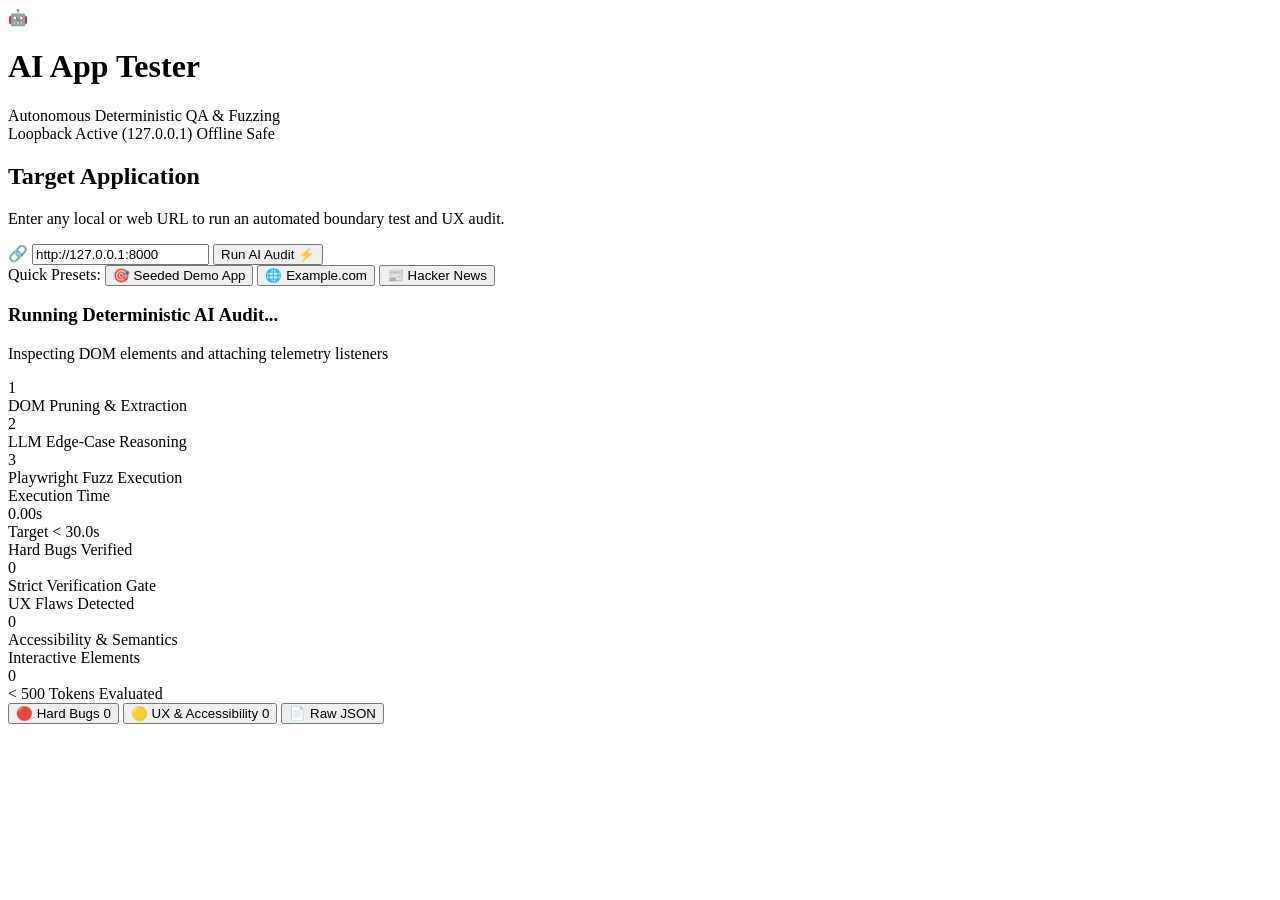
==== gui/index.html @ 4e7d4919 "Created index.html file that provides the web GUI dashboard and interactive controls" ====
<!DOCTYPE html>
<html lang="en">
<head>
    <meta charset="UTF-8">
    <meta name="viewport" content="width=device-width, initial-scale=1.0">
    <title>AI App Tester - Autonomous Web QA & Fuzzing Engine</title>
    <link rel="preconnect" href="https://fonts.googleapis.com">
    <link rel="preconnect" href="https://fonts.gstatic.com" crossorigin>
    <link href="https://fonts.googleapis.com/css2?family=Outfit:wght@400;500;600;700&family=JetBrains+Mono:wght@400;500&display=swap" rel="stylesheet">
    <link rel="stylesheet" href="style.css">
</head>
<body>
    <div class="app-wrapper">
        <!-- Top Navigation -->
        <header class="navbar">
            <div class="brand">
                <div class="brand-icon">🤖</div>
                <div class="brand-info">
                    <h1>AI App Tester</h1>
                    <span class="tagline">Autonomous Deterministic QA & Fuzzing</span>
                </div>
            </div>
            <div class="system-status">
                <span class="status-dot"></span>
                <span class="status-label">Loopback Active (127.0.0.1)</span>
                <span class="pill offline-pill">Offline Safe</span>
            </div>
        </header>

        <!-- Main Content Area -->
        <main class="main-container">
            <!-- URL Input & Control Panel -->
            <section class="panel control-panel">
                <div class="panel-header">
                    <h2>Target Application</h2>
                    <p class="subtitle">Enter any local or web URL to run an automated boundary test and UX audit.</p>
                </div>
                
                <form id="audit-form" class="url-form">
                    <div class="input-group">
                        <span class="input-icon">🔗</span>
                        <input type="text" id="target-url-input" placeholder="e.g. http://127.0.0.1:8000 or https://example.com" value="http://127.0.0.1:8000" required>
                        <button type="submit" id="start-audit-btn" class="btn-primary">
                            <span class="btn-text">Run AI Audit</span>
                            <span class="btn-icon">⚡</span>
                        </button>
                    </div>
                </form>

                <!-- Preset Quick Buttons -->
                <div class="preset-row">
                    <span class="preset-label">Quick Presets:</span>
                    <button type="button" class="preset-chip active" data-url="http://127.0.0.1:8000">🎯 Seeded Demo App</button>
                    <button type="button" class="preset-chip" data-url="https://example.com">🌐 Example.com</button>
                    <button type="button" class="preset-chip" data-url="https://news.ycombinator.com">📰 Hacker News</button>
                </div>
            </section>

            <!-- Progress / Loading Stepper Card -->
            <section id="progress-section" class="panel progress-panel hidden">
                <div class="stepper-header">
                    <div class="spinner"></div>
                    <div>
                        <h3 id="progress-title">Running Deterministic AI Audit...</h3>
                        <p id="progress-sub" class="subtitle">Inspecting DOM elements and attaching telemetry listeners</p>
                    </div>
                </div>
                <div class="step-indicators">
                    <div class="step active" id="step-1">
                        <div class="step-num">1</div>
                        <div class="step-text">DOM Pruning & Extraction</div>
                    </div>
                    <div class="step-divider"></div>
                    <div class="step" id="step-2">
                        <div class="step-num">2</div>
                        <div class="step-text">LLM Edge-Case Reasoning</div>
                    </div>
                    <div class="step-divider"></div>
                    <div class="step" id="step-3">
                        <div class="step-num">3</div>
                        <div class="step-text">Playwright Fuzz Execution</div>
                    </div>
                </div>
            </section>

            <!-- Results Section -->
            <section id="results-section" class="hidden">
                <!-- Metrics Grid -->
                <div class="metrics-grid">
                    <div class="metric-card">
                        <div class="metric-title">Execution Time</div>
                        <div class="metric-value accent" id="metric-time">0.00s</div>
                        <div class="metric-sub">Target &lt; 30.0s</div>
                    </div>
                    <div class="metric-card">
                        <div class="metric-title">Hard Bugs Verified</div>
                        <div class="metric-value danger" id="metric-bugs">0</div>
                        <div class="metric-sub">Strict Verification Gate</div>
                    </div>
                    <div class="metric-card">
                        <div class="metric-title">UX Flaws Detected</div>
                        <div class="metric-value warning" id="metric-ux">0</div>
                        <div class="metric-sub">Accessibility & Semantics</div>
                    </div>
                    <div class="metric-card">
                        <div class="metric-title">Interactive Elements</div>
                        <div class="metric-value success" id="metric-elements">0</div>
                        <div class="metric-sub">&lt; 500 Tokens Evaluated</div>
                    </div>
                </div>

                <!-- Dual-Bucket Tabs -->
                <div class="panel results-panel">
                    <div class="tab-bar">
                        <button class="tab-btn active" data-tab="hard-bugs">
                            🔴 Hard Bugs <span class="tab-count" id="count-bugs">0</span>
                        </button>
                        <button class="tab-btn" data-tab="ux-improvements">
                            🟡 UX & Accessibility <span class="tab-count" id="count-ux">0</span>
                        </button>
                        <button class="tab-btn" data-tab="raw-json">
                            📄 Raw JSON
                        </button>
                    </div>

                    <!-- Tab Content: Hard Bugs -->
                    <div id="tab-hard-bugs" class="tab-pane active">
                        <div id="hard-bugs-list" class="cards-list"></div>
                    </div>

                    <!-- Tab Content: UX Improvements -->
                    <div id="tab-ux-improvements" class="tab-pane hidden">
                        <div id="ux-improvements-list" class="cards-list"></div>
                    </div>

                    <!-- Tab Content: Raw JSON -->
                    <div id="tab-raw-json" class="tab-pane hidden">
                        <pre id="raw-json-output" class="code-box"></pre>
                    </div>
                </div>
            </section>
        </main>
    </div>

    <script src="app.js"></script>
</body>
</html>
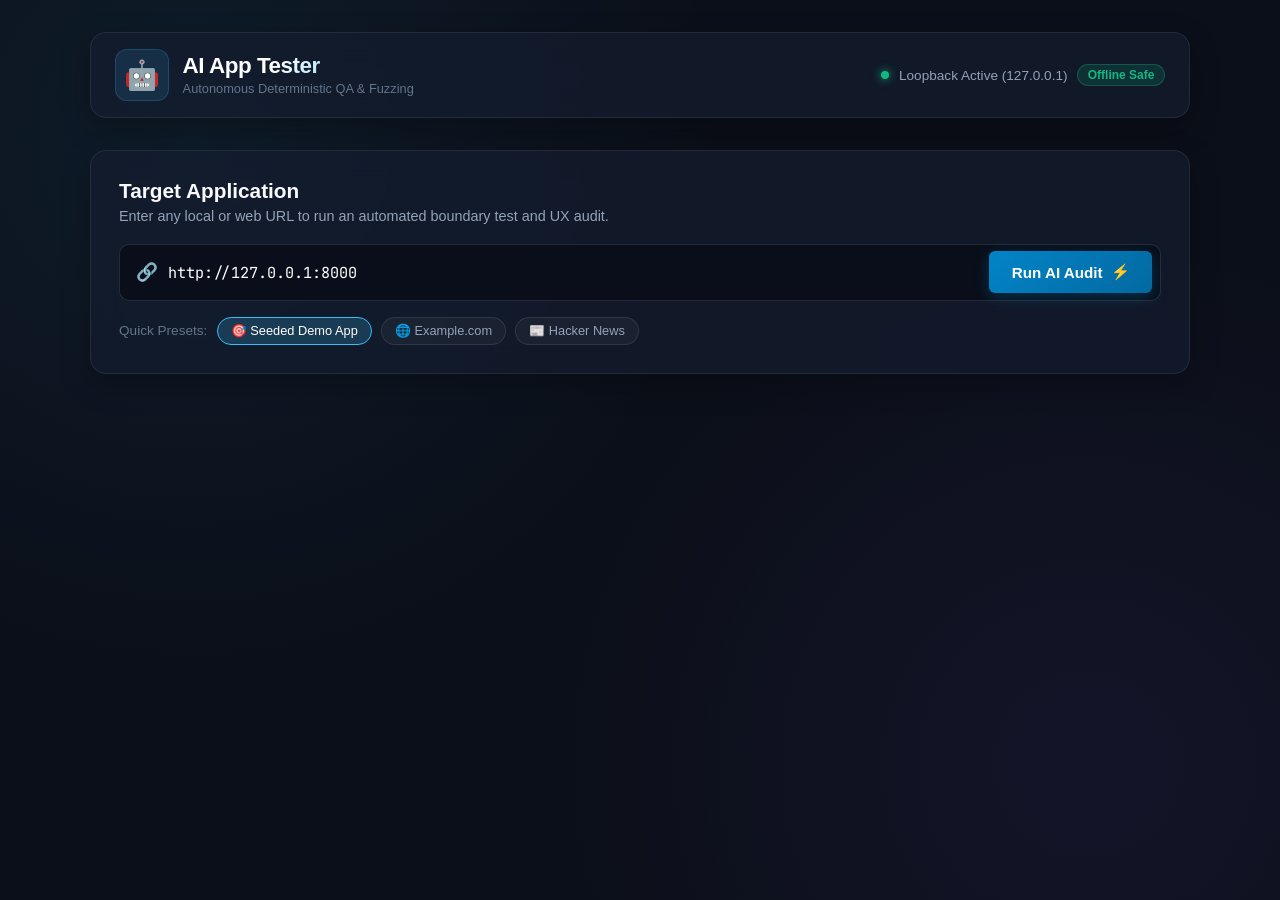
==== commit b92a469b: "Updated GUI dashboard to render interactive real-time multi-agent state graph visualizer" ====
--- a/gui/index.html
+++ b/gui/index.html
@@ -56,29 +56,134 @@
                 </div>
             </section>
 
-            <!-- Progress / Loading Stepper Card -->
+            <!-- Interactive Multi-Agent State Graph Panel -->
             <section id="progress-section" class="panel progress-panel hidden">
                 <div class="stepper-header">
                     <div class="spinner"></div>
                     <div>
-                        <h3 id="progress-title">Running Deterministic AI Audit...</h3>
-                        <p id="progress-sub" class="subtitle">Inspecting DOM elements and attaching telemetry listeners</p>
-                    </div>
-                </div>
-                <div class="step-indicators">
-                    <div class="step active" id="step-1">
-                        <div class="step-num">1</div>
-                        <div class="step-text">DOM Pruning & Extraction</div>
-                    </div>
-                    <div class="step-divider"></div>
-                    <div class="step" id="step-2">
-                        <div class="step-num">2</div>
-                        <div class="step-text">LLM Edge-Case Reasoning</div>
-                    </div>
-                    <div class="step-divider"></div>
-                    <div class="step" id="step-3">
-                        <div class="step-num">3</div>
-                        <div class="step-text">Playwright Fuzz Execution</div>
+                        <div class="agent-graph-badge">Multi-Agent State Graph</div>
+                        <h3 id="progress-title">Executing Parallel Multi-Agent Pipeline...</h3>
+                        <p id="progress-sub" class="subtitle">Orchestrating Fuzzer, Auditor, Playwright Grounding Gate & Judge nodes</p>
+                    </div>
+                </div>
+
+                <!-- Visual Graph Canvas -->
+                <div class="agent-graph-canvas">
+                    <!-- Root Node: DOM Ingestion -->
+                    <div class="graph-row">
+                        <div class="graph-node" id="node-dom-ingest">
+                            <div class="node-icon">🌐</div>
+                            <div class="node-content">
+                                <div class="node-header">
+                                    <span class="node-name">DOM Ingestion Node</span>
+                                    <span class="node-status-badge" id="status-dom-ingest">Pending</span>
+                                </div>
+                                <div class="node-desc">Playwright Chromium headless DOM extraction & token pruning</div>
+                                <div class="node-meta" id="meta-dom-ingest">Awaiting execution...</div>
+                            </div>
+                        </div>
+                    </div>
+
+                    <!-- Branching Connector -->
+                    <div class="graph-split-connector">
+                        <div class="connector-line left-branch"></div>
+                        <div class="connector-fork-label">PARALLEL THREADPOOL DISPATCH</div>
+                        <div class="connector-line right-branch"></div>
+                    </div>
+
+                    <!-- Parallel Columns: Fuzzer/Gate/Judge on Left, Auditor on Right -->
+                    <div class="graph-parallel-grid">
+                        <!-- Left Branch: Fuzzing & Verification Pipeline -->
+                        <div class="graph-branch">
+                            <div class="branch-label">🔴 Adversarial Fuzzing & Verification Pipeline</div>
+
+                            <!-- Node 2a: Fuzzer Agent -->
+                            <div class="graph-node" id="node-fuzzer">
+                                <div class="node-icon">⚡</div>
+                                <div class="node-content">
+                                    <div class="node-header">
+                                        <span class="node-name">Adversarial Fuzzer Agent</span>
+                                        <span class="node-status-badge" id="status-fuzzer">Pending</span>
+                                    </div>
+                                    <div class="node-desc">Groq LPU (GPT-OSS-120B) boundary attack vectors & injection payloads</div>
+                                    <div class="node-meta" id="meta-fuzzer">Hypotheses generation</div>
+                                </div>
+                            </div>
+
+                            <div class="connector-vertical-arrow">↓</div>
+
+                            <!-- Node 3: Playwright Grounding Gate -->
+                            <div class="graph-node" id="node-playwright-gate">
+                                <div class="node-icon">🛡️</div>
+                                <div class="node-content">
+                                    <div class="node-header">
+                                        <span class="node-name">Playwright Grounding Gate</span>
+                                        <span class="node-status-badge" id="status-playwright-gate">Pending</span>
+                                    </div>
+                                    <div class="node-desc">Headless browser action execution with live runtime & network telemetry</div>
+                                    <div class="node-meta" id="meta-playwright-gate">Physical error interception</div>
+                                </div>
+                            </div>
+
+                            <div class="connector-vertical-arrow">↓</div>
+
+                            <!-- Node 4: False Positive Judge -->
+                            <div class="graph-node" id="node-judge">
+                                <div class="node-icon">⚖️</div>
+                                <div class="node-content">
+                                    <div class="node-header">
+                                        <span class="node-name">False-Positive Judge Node</span>
+                                        <span class="node-status-badge" id="status-judge">Pending</span>
+                                    </div>
+                                    <div class="node-desc">Strict correlation gate: discards speculative findings (0% false positives)</div>
+                                    <div class="node-meta" id="meta-judge">Hard bug verification</div>
+                                </div>
+                            </div>
+                        </div>
+
+                        <!-- Right Branch: Human Experience & Accessibility Audit -->
+                        <div class="graph-branch">
+                            <div class="branch-label">🟡 Human Experience & Usability Pipeline</div>
+
+                            <!-- Node 2b: WCAG & UX Auditor Agent -->
+                            <div class="graph-node" id="node-auditor">
+                                <div class="node-icon">👁️</div>
+                                <div class="node-content">
+                                    <div class="node-header">
+                                        <span class="node-name">WCAG & UX Auditor Agent</span>
+                                        <span class="node-status-badge" id="status-auditor">Pending</span>
+                                    </div>
+                                    <div class="node-desc">Evaluates screen-reader barriers, missing labels, and plain-English human friction</div>
+                                    <div class="node-meta" id="meta-auditor">Parallel semantic reasoning</div>
+                                </div>
+                            </div>
+
+                            <div class="branch-spacer"></div>
+                            <div class="branch-summary-pill">
+                                <span>⚡ Runs concurrently with Fuzzer to cut audit latency by 50%</span>
+                            </div>
+                        </div>
+                    </div>
+
+                    <!-- Convergence Connector -->
+                    <div class="graph-join-connector">
+                        <div class="connector-line"></div>
+                        <div class="connector-join-label">TELEMETRY & UX SYNTHESIS</div>
+                    </div>
+
+                    <!-- Synthesis Node -->
+                    <div class="graph-row">
+                        <div class="graph-node" id="node-synthesis">
+                            <div class="node-icon">📊</div>
+                            <div class="node-content">
+                                <div class="node-header">
+                                    <span class="node-name">Dual-Bucket Synthesis Node</span>
+                                    <span class="node-status-badge" id="status-synthesis">Pending</span>
+                                </div>
+                                <div class="node-desc">Compiles verified Hard Bugs with reproduction steps & plain-English UX report</div>
+                                <div class="node-meta" id="meta-synthesis">Final report assembly</div>
+                            </div>
+                        </div>
                     </div>
                 </div>
             </section>
--- a/gui/style.css
+++ b/gui/style.css
@@ -0,0 +1,805 @@
+:root {
+    --bg-dark: #0b0f19;
+    --panel-bg: rgba(21, 29, 48, 0.7);
+    --panel-border: rgba(255, 255, 255, 0.08);
+    --card-bg: #131b2e;
+    --text-primary: #f8fafc;
+    --text-secondary: #94a3b8;
+    --text-muted: #64748b;
+    --accent: #38bdf8;
+    --accent-glow: rgba(56, 189, 248, 0.35);
+    --danger: #ef4444;
+    --danger-bg: rgba(239, 68, 68, 0.12);
+    --warning: #f59e0b;
+    --warning-bg: rgba(245, 158, 11, 0.12);
+    --success: #10b981;
+    --success-bg: rgba(16, 185, 129, 0.12);
+    --radius-lg: 16px;
+    --radius-md: 10px;
+    --radius-sm: 6px;
+    --font-sans: 'Outfit', -apple-system, BlinkMacSystemFont, sans-serif;
+    --font-mono: 'JetBrains Mono', monospace;
+}
+
+* {
+    box-sizing: border-box;
+    margin: 0;
+    padding: 0;
+}
+
+body {
+    background-color: var(--bg-dark);
+    background-image: 
+        radial-gradient(circle at 15% 15%, rgba(56, 189, 248, 0.08) 0%, transparent 40%),
+        radial-gradient(circle at 85% 85%, rgba(139, 92, 246, 0.07) 0%, transparent 40%);
+    color: var(--text-primary);
+    font-family: var(--font-sans);
+    min-height: 100vh;
+    padding: 2rem 1.5rem;
+}
+
+.app-wrapper {
+    max-width: 1100px;
+    margin: 0 auto;
+}
+
+/* Navbar */
+.navbar {
+    display: flex;
+    justify-content: space-between;
+    align-items: center;
+    background: var(--panel-bg);
+    backdrop-filter: blur(16px);
+    border: 1px solid var(--panel-border);
+    border-radius: var(--radius-lg);
+    padding: 1rem 1.5rem;
+    margin-bottom: 2rem;
+    box-shadow: 0 10px 30px rgba(0, 0, 0, 0.3);
+}
+
+.brand {
+    display: flex;
+    align-items: center;
+    gap: 0.85rem;
+}
+
+.brand-icon {
+    font-size: 1.8rem;
+    background: rgba(56, 189, 248, 0.12);
+    padding: 0.5rem;
+    border-radius: 12px;
+    border: 1px solid rgba(56, 189, 248, 0.2);
+}
+
+.brand-info h1 {
+    font-size: 1.4rem;
+    font-weight: 700;
+    letter-spacing: -0.02em;
+    background: linear-gradient(135deg, #fff 40%, var(--accent));
+    -webkit-background-clip: text;
+    -webkit-text-fill-color: transparent;
+}
+
+.tagline {
+    font-size: 0.8rem;
+    color: var(--text-muted);
+}
+
+.system-status {
+    display: flex;
+    align-items: center;
+    gap: 0.6rem;
+    font-size: 0.85rem;
+    color: var(--text-secondary);
+}
+
+.status-dot {
+    width: 8px;
+    height: 8px;
+    background: var(--success);
+    border-radius: 50%;
+    box-shadow: 0 0 10px var(--success);
+    animation: pulse 2s infinite;
+}
+
+@keyframes pulse {
+    0%, 100% { opacity: 1; transform: scale(1); }
+    50% { opacity: 0.5; transform: scale(0.85); }
+}
+
+.pill {
+    padding: 0.2rem 0.6rem;
+    border-radius: 20px;
+    font-size: 0.75rem;
+    font-weight: 600;
+}
+
+.offline-pill {
+    background: rgba(16, 185, 129, 0.15);
+    color: var(--success);
+    border: 1px solid rgba(16, 185, 129, 0.3);
+}
+
+/* Panels */
+.panel {
+    background: var(--panel-bg);
+    backdrop-filter: blur(14px);
+    border: 1px solid var(--panel-border);
+    border-radius: var(--radius-lg);
+    padding: 1.75rem;
+    margin-bottom: 2rem;
+    box-shadow: 0 10px 30px rgba(0, 0, 0, 0.25);
+}
+
+.panel-header h2 {
+    font-size: 1.3rem;
+    margin-bottom: 0.3rem;
+    color: var(--text-primary);
+}
+
+.subtitle {
+    font-size: 0.9rem;
+    color: var(--text-secondary);
+    margin-bottom: 1.25rem;
+}
+
+/* Input Form */
+.url-form .input-group {
+    display: flex;
+    align-items: center;
+    background: #090e1a;
+    border: 1px solid rgba(255, 255, 255, 0.12);
+    border-radius: var(--radius-md);
+    padding: 0.4rem 0.5rem 0.4rem 1rem;
+    transition: all 0.2s ease;
+}
+
+.url-form .input-group:focus-within {
+    border-color: var(--accent);
+    box-shadow: 0 0 0 3px var(--accent-glow);
+}
+
+.input-icon {
+    font-size: 1.1rem;
+    margin-right: 0.6rem;
+}
+
+.url-form input {
+    flex: 1;
+    background: transparent;
+    border: none;
+    color: #fff;
+    font-family: var(--font-mono);
+    font-size: 0.95rem;
+    outline: none;
+}
+
+.btn-primary {
+    display: flex;
+    align-items: center;
+    gap: 0.5rem;
+    background: linear-gradient(135deg, #0284c7, #0369a1);
+    color: #fff;
+    font-family: var(--font-sans);
+    font-weight: 600;
+    font-size: 0.95rem;
+    border: none;
+    padding: 0.75rem 1.4rem;
+    border-radius: var(--radius-sm);
+    cursor: pointer;
+    transition: all 0.2s ease;
+    box-shadow: 0 4px 15px rgba(2, 132, 199, 0.3);
+}
+
+.btn-primary:hover:not(:disabled) {
+    transform: translateY(-1px);
+    box-shadow: 0 6px 20px rgba(2, 132, 199, 0.5);
+    background: linear-gradient(135deg, #0ea5e9, #0284c7);
+}
+
+.btn-primary:disabled {
+    opacity: 0.6;
+    cursor: not-allowed;
+}
+
+/* Preset Chips */
+.preset-row {
+    display: flex;
+    align-items: center;
+    gap: 0.6rem;
+    margin-top: 1rem;
+    flex-wrap: wrap;
+}
+
+.preset-label {
+    font-size: 0.85rem;
+    color: var(--text-muted);
+}
+
+.preset-chip {
+    background: rgba(255, 255, 255, 0.04);
+    border: 1px solid rgba(255, 255, 255, 0.09);
+    color: var(--text-secondary);
+    padding: 0.35rem 0.8rem;
+    border-radius: 20px;
+    font-size: 0.8rem;
+    cursor: pointer;
+    transition: all 0.2s ease;
+}
+
+.preset-chip:hover {
+    background: rgba(56, 189, 248, 0.12);
+    border-color: rgba(56, 189, 248, 0.3);
+    color: var(--accent);
+}
+
+.preset-chip.active {
+    background: rgba(56, 189, 248, 0.2);
+    border-color: var(--accent);
+    color: #fff;
+}
+
+/* Multi-Agent State Graph Panel */
+.progress-panel {
+    border-left: 4px solid var(--accent);
+}
+
+.stepper-header {
+    display: flex;
+    align-items: center;
+    gap: 1.25rem;
+    margin-bottom: 1.5rem;
+}
+
+.agent-graph-badge {
+    display: inline-block;
+    font-size: 0.72rem;
+    font-weight: 700;
+    text-transform: uppercase;
+    letter-spacing: 0.08em;
+    color: var(--accent);
+    background: rgba(56, 189, 248, 0.12);
+    border: 1px solid rgba(56, 189, 248, 0.3);
+    padding: 0.2rem 0.6rem;
+    border-radius: 9999px;
+    margin-bottom: 0.35rem;
+}
+
+.spinner {
+    width: 32px;
+    height: 32px;
+    border: 3px solid rgba(56, 189, 248, 0.2);
+    border-top-color: var(--accent);
+    border-radius: 50%;
+    animation: spin 0.8s linear infinite;
+    flex-shrink: 0;
+}
+
+@keyframes spin {
+    to { transform: rotate(360deg); }
+}
+
+/* Agent Graph Canvas */
+.agent-graph-canvas {
+    background: rgba(10, 15, 29, 0.75);
+    border: 1px solid rgba(255, 255, 255, 0.07);
+    border-radius: var(--radius-md);
+    padding: 1.5rem;
+    display: flex;
+    flex-direction: column;
+    gap: 1rem;
+    position: relative;
+    overflow: hidden;
+}
+
+.agent-graph-canvas::before {
+    content: '';
+    position: absolute;
+    top: 0; left: 0; right: 0; bottom: 0;
+    background-image: radial-gradient(rgba(255, 255, 255, 0.04) 1px, transparent 1px);
+    background-size: 20px 20px;
+    pointer-events: none;
+}
+
+.graph-row {
+    display: flex;
+    justify-content: center;
+    width: 100%;
+    z-index: 1;
+}
+
+/* Graph Node Cards */
+.graph-node {
+    display: flex;
+    align-items: flex-start;
+    gap: 1rem;
+    background: rgba(19, 27, 46, 0.95);
+    border: 1px solid rgba(255, 255, 255, 0.09);
+    border-radius: var(--radius-md);
+    padding: 0.9rem 1.15rem;
+    width: 100%;
+    max-width: 580px;
+    transition: all 0.35s cubic-bezier(0.4, 0, 0.2, 1);
+    position: relative;
+    opacity: 0.5;
+}
+
+.graph-node.active {
+    opacity: 1;
+    border-color: var(--accent);
+    background: rgba(23, 34, 59, 1);
+    box-shadow: 0 0 25px rgba(56, 189, 248, 0.25);
+    transform: translateY(-2px);
+    animation: node-pulse 2s infinite;
+}
+
+.graph-node.completed {
+    opacity: 0.95;
+    border-color: rgba(16, 185, 129, 0.4);
+    background: rgba(16, 26, 46, 0.95);
+}
+
+@keyframes node-pulse {
+    0%, 100% {
+        box-shadow: 0 0 15px rgba(56, 189, 248, 0.25);
+    }
+    50% {
+        box-shadow: 0 0 28px rgba(56, 189, 248, 0.45);
+    }
+}
+
+.node-icon {
+    font-size: 1.4rem;
+    background: rgba(255, 255, 255, 0.06);
+    width: 40px;
+    height: 40px;
+    border-radius: 10px;
+    display: flex;
+    align-items: center;
+    justify-content: center;
+    flex-shrink: 0;
+    transition: all 0.3s ease;
+}
+
+.graph-node.active .node-icon {
+    background: rgba(56, 189, 248, 0.2);
+    border: 1px solid rgba(56, 189, 248, 0.4);
+}
+
+.graph-node.completed .node-icon {
+    background: rgba(16, 185, 129, 0.2);
+    border: 1px solid rgba(16, 185, 129, 0.4);
+}
+
+.node-content {
+    flex: 1;
+    min-width: 0;
+}
+
+.node-header {
+    display: flex;
+    justify-content: space-between;
+    align-items: center;
+    margin-bottom: 0.25rem;
+}
+
+.node-name {
+    font-size: 0.95rem;
+    font-weight: 600;
+    color: var(--text-primary);
+}
+
+.node-status-badge {
+    font-size: 0.7rem;
+    font-weight: 700;
+    text-transform: uppercase;
+    letter-spacing: 0.05em;
+    padding: 0.15rem 0.5rem;
+    border-radius: 4px;
+    background: rgba(255, 255, 255, 0.08);
+    color: var(--text-muted);
+}
+
+.graph-node.active .node-status-badge {
+    background: rgba(56, 189, 248, 0.2);
+    color: var(--accent);
+    border: 1px solid rgba(56, 189, 248, 0.3);
+}
+
+.graph-node.completed .node-status-badge {
+    background: rgba(16, 185, 129, 0.2);
+    color: var(--success);
+    border: 1px solid rgba(16, 185, 129, 0.3);
+}
+
+.node-desc {
+    font-size: 0.8rem;
+    color: var(--text-secondary);
+    line-height: 1.35;
+    margin-bottom: 0.35rem;
+}
+
+.node-meta {
+    font-family: var(--font-mono);
+    font-size: 0.72rem;
+    color: var(--text-muted);
+}
+
+.graph-node.active .node-meta {
+    color: var(--accent);
+}
+
+.graph-node.completed .node-meta {
+    color: var(--success);
+}
+
+/* Connectors */
+.graph-split-connector, .graph-join-connector {
+    display: flex;
+    align-items: center;
+    justify-content: center;
+    gap: 1rem;
+    position: relative;
+    padding: 0.4rem 0;
+    z-index: 1;
+}
+
+.connector-fork-label, .connector-join-label {
+    font-family: var(--font-mono);
+    font-size: 0.68rem;
+    font-weight: 700;
+    letter-spacing: 0.08em;
+    color: var(--accent);
+    background: rgba(56, 189, 248, 0.08);
+    border: 1px dashed rgba(56, 189, 248, 0.3);
+    padding: 0.25rem 0.75rem;
+    border-radius: 4px;
+}
+
+.connector-join-label {
+    color: var(--success);
+    background: rgba(16, 185, 129, 0.08);
+    border-color: rgba(16, 185, 129, 0.3);
+}
+
+.connector-vertical-arrow {
+    text-align: center;
+    color: var(--accent);
+    font-size: 1.1rem;
+    opacity: 0.6;
+    margin: -0.25rem 0;
+}
+
+/* Parallel Grid */
+.graph-parallel-grid {
+    display: grid;
+    grid-template-columns: 1fr 1fr;
+    gap: 1.5rem;
+    z-index: 1;
+}
+
+@media (max-width: 768px) {
+    .graph-parallel-grid {
+        grid-template-columns: 1fr;
+    }
+}
+
+.graph-branch {
+    display: flex;
+    flex-direction: column;
+    gap: 0.75rem;
+}
+
+.branch-label {
+    font-size: 0.78rem;
+    font-weight: 700;
+    text-transform: uppercase;
+    letter-spacing: 0.05em;
+    color: var(--text-secondary);
+    margin-bottom: 0.25rem;
+}
+
+.branch-spacer {
+    flex: 1;
+}
+
+.branch-summary-pill {
+    background: rgba(255, 255, 255, 0.04);
+    border: 1px solid rgba(255, 255, 255, 0.08);
+    border-radius: var(--radius-sm);
+    padding: 0.85rem 1rem;
+    font-size: 0.8rem;
+    color: var(--text-secondary);
+    line-height: 1.4;
+}
+
+/* Metrics Grid */
+.metrics-grid {
+    display: grid;
+    grid-template-columns: repeat(auto-fit, minmax(220px, 1fr));
+    gap: 1rem;
+    margin-bottom: 2rem;
+}
+
+.metric-card {
+    background: var(--panel-bg);
+    backdrop-filter: blur(14px);
+    border: 1px solid var(--panel-border);
+    border-radius: var(--radius-md);
+    padding: 1.25rem;
+    text-align: center;
+}
+
+.metric-title {
+    font-size: 0.8rem;
+    text-transform: uppercase;
+    letter-spacing: 0.05em;
+    color: var(--text-muted);
+    margin-bottom: 0.5rem;
+}
+
+.metric-value {
+    font-size: 2rem;
+    font-weight: 700;
+    line-height: 1;
+    margin-bottom: 0.4rem;
+}
+
+.metric-value.accent { color: var(--accent); }
+.metric-value.danger { color: var(--danger); }
+.metric-value.warning { color: var(--warning); }
+.metric-value.success { color: var(--success); }
+
+.metric-sub {
+    font-size: 0.75rem;
+    color: var(--text-secondary);
+}
+
+/* Tabs */
+.tab-bar {
+    display: flex;
+    gap: 0.5rem;
+    border-bottom: 1px solid var(--panel-border);
+    margin-bottom: 1.5rem;
+    padding-bottom: 0.5rem;
+}
+
+.tab-btn {
+    background: transparent;
+    border: none;
+    color: var(--text-secondary);
+    font-family: var(--font-sans);
+    font-size: 0.95rem;
+    font-weight: 600;
+    padding: 0.6rem 1rem;
+    border-radius: var(--radius-sm);
+    cursor: pointer;
+    display: flex;
+    align-items: center;
+    gap: 0.5rem;
+    transition: all 0.2s ease;
+}
+
+.tab-btn:hover {
+    color: #fff;
+    background: rgba(255, 255, 255, 0.04);
+}
+
+.tab-btn.active {
+    color: #fff;
+    background: rgba(255, 255, 255, 0.08);
+}
+
+.tab-count {
+    background: rgba(255, 255, 255, 0.1);
+    font-size: 0.75rem;
+    padding: 0.15rem 0.5rem;
+    border-radius: 12px;
+}
+
+/* Cards List */
+.cards-list {
+    display: grid;
+    gap: 1.25rem;
+}
+
+.report-card {
+    background: var(--card-bg);
+    border: 1px solid rgba(255, 255, 255, 0.06);
+    border-radius: var(--radius-md);
+    padding: 1.25rem;
+    border-left: 4px solid #334155;
+    transition: transform 0.2s ease, border-color 0.2s ease;
+}
+
+.report-card:hover {
+    transform: translateY(-2px);
+}
+
+.report-card.bug {
+    border-left-color: var(--danger);
+}
+
+.report-card.ux {
+    border-left-color: var(--warning);
+}
+
+.card-top {
+    display: flex;
+    justify-content: space-between;
+    align-items: flex-start;
+    margin-bottom: 0.75rem;
+}
+
+.card-top h3 {
+    font-size: 1.05rem;
+    color: #fff;
+}
+
+.badge {
+    font-size: 0.75rem;
+    font-weight: 700;
+    text-transform: uppercase;
+    padding: 0.2rem 0.6rem;
+    border-radius: 4px;
+}
+
+.badge-danger {
+    background: var(--danger-bg);
+    color: var(--danger);
+    border: 1px solid rgba(239, 68, 68, 0.3);
+}
+
+.badge-warning {
+    background: var(--warning-bg);
+    color: var(--warning);
+    border: 1px solid rgba(245, 158, 11, 0.3);
+}
+
+.plain-english-box {
+    background: rgba(15, 23, 42, 0.6);
+    border: 1px solid rgba(255, 255, 255, 0.08);
+    border-radius: var(--radius-sm);
+    padding: 0.85rem 1rem;
+    margin-bottom: 0.85rem;
+    display: flex;
+    flex-direction: column;
+    gap: 0.6rem;
+}
+
+.meta-row {
+    display: flex;
+    align-items: flex-start;
+    gap: 0.75rem;
+    font-size: 0.88rem;
+    line-height: 1.45;
+}
+
+.meta-row p {
+    margin: 0;
+    color: #e2e8f0;
+    flex: 1;
+}
+
+.tag-label {
+    font-size: 0.75rem;
+    font-weight: 600;
+    text-transform: uppercase;
+    letter-spacing: 0.03em;
+    background: rgba(56, 189, 248, 0.12);
+    color: var(--accent);
+    padding: 0.2rem 0.5rem;
+    border-radius: 4px;
+    white-space: nowrap;
+    border: 1px solid rgba(56, 189, 248, 0.25);
+}
+
+.tag-label.danger {
+    background: rgba(239, 68, 68, 0.15);
+    color: #fca5a5;
+    border-color: rgba(239, 68, 68, 0.3);
+}
+
+.meta-row.impact p {
+    color: #fca5a5;
+}
+
+.field-row {
+    font-size: 0.9rem;
+    margin-bottom: 0.5rem;
+    color: var(--text-secondary);
+}
+
+.field-row strong {
+    color: #e2e8f0;
+}
+
+code {
+    background: #090e1a;
+    font-family: var(--font-mono);
+    color: var(--accent);
+    padding: 0.2rem 0.4rem;
+    border-radius: 4px;
+    font-size: 0.85rem;
+}
+
+.error-box {
+    background: #090e1a;
+    border-left: 3px solid var(--danger);
+    color: #fca5a5;
+    padding: 0.75rem;
+    border-radius: var(--radius-sm);
+    font-family: var(--font-mono);
+    font-size: 0.85rem;
+    margin: 0.75rem 0;
+    white-space: pre-wrap;
+    word-break: break-all;
+}
+
+.repro-steps {
+    background: rgba(0, 0, 0, 0.2);
+    border-radius: var(--radius-sm);
+    padding: 0.75rem 1rem;
+    margin-top: 0.75rem;
+}
+
+.repro-steps h4 {
+    font-size: 0.8rem;
+    color: var(--text-muted);
+    text-transform: uppercase;
+    margin-bottom: 0.4rem;
+}
+
+.repro-steps ol {
+    margin-left: 1.2rem;
+    font-size: 0.85rem;
+    color: var(--text-secondary);
+}
+
+.repro-steps li {
+    margin-bottom: 0.2rem;
+}
+
+.impact-box {
+    background: rgba(245, 158, 11, 0.08);
+    border: 1px solid rgba(245, 158, 11, 0.25);
+    padding: 0.75rem;
+    border-radius: var(--radius-sm);
+    color: #fde68a;
+    font-size: 0.88rem;
+    margin-top: 0.6rem;
+    line-height: 1.45;
+}
+
+.fix-box {
+    background: rgba(56, 189, 248, 0.08);
+    border: 1px solid rgba(56, 189, 248, 0.2);
+    padding: 0.75rem;
+    border-radius: var(--radius-sm);
+    color: #e0f2fe;
+    font-size: 0.88rem;
+    margin-top: 0.6rem;
+    line-height: 1.45;
+}
+
+.code-box {
+    background: #090e1a;
+    padding: 1rem;
+    border-radius: var(--radius-md);
+    font-family: var(--font-mono);
+    font-size: 0.85rem;
+    color: #94a3b8;
+    overflow-x: auto;
+    max-height: 400px;
+}
+
+.empty-state {
+    text-align: center;
+    padding: 3rem 1rem;
+    color: var(--text-muted);
+    font-size: 0.95rem;
+}
+
+.hidden {
+    display: none !important;
+}
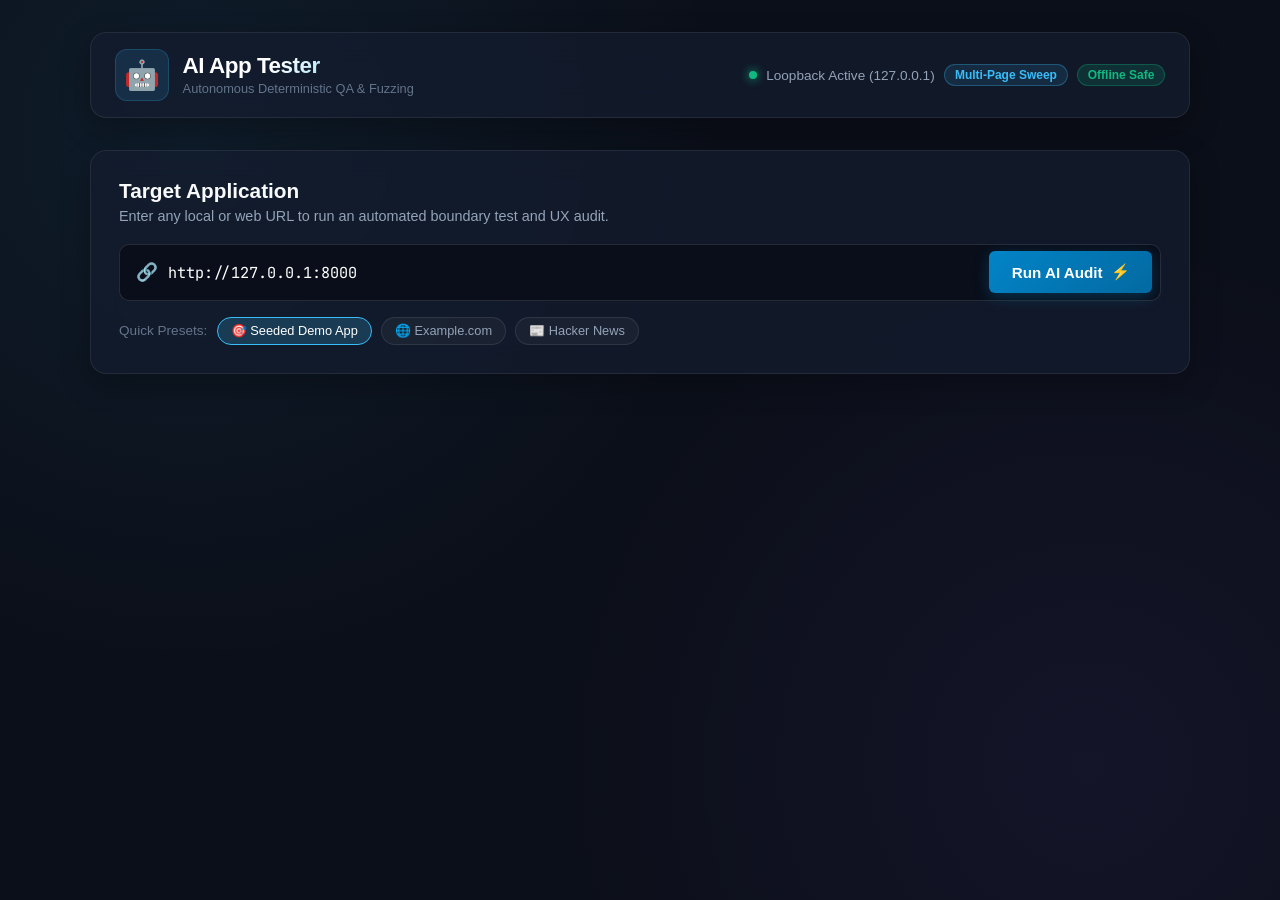
==== commit 4fe2ee53: "Updated GUI dashboard to display multi-page audit results and route tags" ====
--- a/gui/index.html
+++ b/gui/index.html
@@ -23,6 +23,7 @@
             <div class="system-status">
                 <span class="status-dot"></span>
                 <span class="status-label">Loopback Active (127.0.0.1)</span>
+                <span class="pill" style="background: rgba(56, 189, 248, 0.12); color: #38bdf8; border: 1px solid rgba(56, 189, 248, 0.3);">Multi-Page Sweep</span>
                 <span class="pill offline-pill">Offline Safe</span>
             </div>
         </header>
--- a/gui/style.css
+++ b/gui/style.css
@@ -793,6 +793,17 @@
     max-height: 400px;
 }
 
+.route-badge {
+    font-family: var(--font-mono);
+    font-size: 0.72rem;
+    font-weight: 500;
+    padding: 0.18rem 0.55rem;
+    border-radius: 4px;
+    background: rgba(255, 255, 255, 0.08);
+    color: #94a3b8;
+    border: 1px solid rgba(255, 255, 255, 0.12);
+}
+
 .empty-state {
     text-align: center;
     padding: 3rem 1rem;
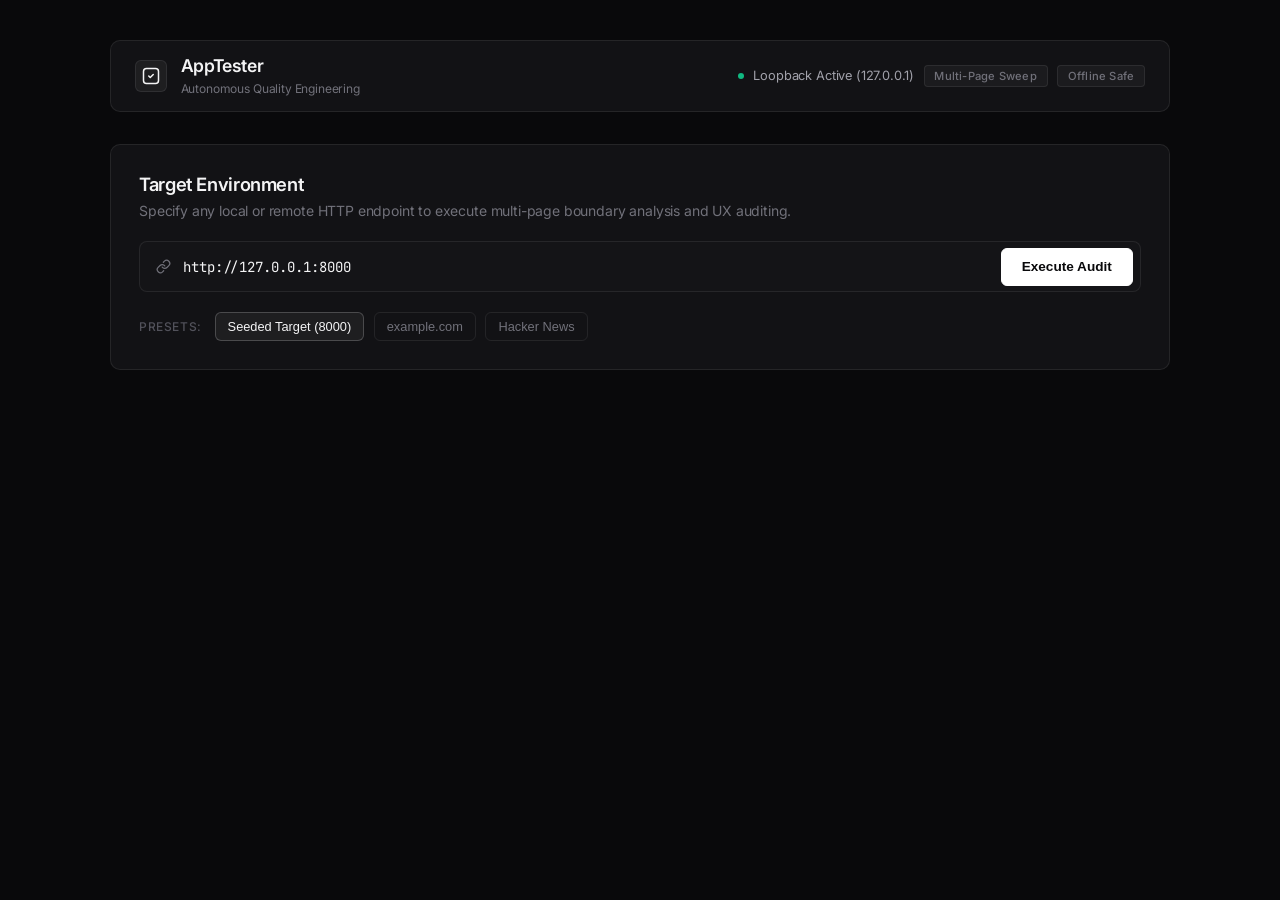
==== commit 55aee0f0: "style: overhaul GUI and target app to a professional minimalist engineering aesthetic" ====
--- a/gui/index.html
+++ b/gui/index.html
@@ -3,10 +3,10 @@
 <head>
     <meta charset="UTF-8">
     <meta name="viewport" content="width=device-width, initial-scale=1.0">
-    <title>AI App Tester - Autonomous Web QA & Fuzzing Engine</title>
+    <title>AppTester — Autonomous Web QA Engine</title>
     <link rel="preconnect" href="https://fonts.googleapis.com">
     <link rel="preconnect" href="https://fonts.gstatic.com" crossorigin>
-    <link href="https://fonts.googleapis.com/css2?family=Outfit:wght@400;500;600;700&family=JetBrains+Mono:wght@400;500&display=swap" rel="stylesheet">
+    <link href="https://fonts.googleapis.com/css2?family=Inter:wght@400;500;600;700&family=JetBrains+Mono:wght@400;500&display=swap" rel="stylesheet">
     <link rel="stylesheet" href="style.css">
 </head>
 <body>
@@ -14,17 +14,22 @@
         <!-- Top Navigation -->
         <header class="navbar">
             <div class="brand">
-                <div class="brand-icon">🤖</div>
+                <div class="brand-icon">
+                    <svg width="18" height="18" viewBox="0 0 24 24" fill="none" stroke="currentColor" stroke-width="2" stroke-linecap="round" stroke-linejoin="round">
+                        <rect x="2" y="2" width="20" height="20" rx="4"></rect>
+                        <path d="m9 12 2 2 4-4"></path>
+                    </svg>
+                </div>
                 <div class="brand-info">
-                    <h1>AI App Tester</h1>
-                    <span class="tagline">Autonomous Deterministic QA & Fuzzing</span>
+                    <h1>AppTester</h1>
+                    <span class="tagline">Autonomous Quality Engineering</span>
                 </div>
             </div>
             <div class="system-status">
                 <span class="status-dot"></span>
                 <span class="status-label">Loopback Active (127.0.0.1)</span>
-                <span class="pill" style="background: rgba(56, 189, 248, 0.12); color: #38bdf8; border: 1px solid rgba(56, 189, 248, 0.3);">Multi-Page Sweep</span>
-                <span class="pill offline-pill">Offline Safe</span>
+                <span class="pill pill-muted">Multi-Page Sweep</span>
+                <span class="pill pill-muted">Offline Safe</span>
             </div>
         </header>
 
@@ -33,27 +38,31 @@
             <!-- URL Input & Control Panel -->
             <section class="panel control-panel">
                 <div class="panel-header">
-                    <h2>Target Application</h2>
-                    <p class="subtitle">Enter any local or web URL to run an automated boundary test and UX audit.</p>
+                    <h2>Target Environment</h2>
+                    <p class="subtitle">Specify any local or remote HTTP endpoint to execute multi-page boundary analysis and UX auditing.</p>
                 </div>
                 
                 <form id="audit-form" class="url-form">
                     <div class="input-group">
-                        <span class="input-icon">🔗</span>
-                        <input type="text" id="target-url-input" placeholder="e.g. http://127.0.0.1:8000 or https://example.com" value="http://127.0.0.1:8000" required>
+                        <span class="input-icon">
+                            <svg width="15" height="15" viewBox="0 0 24 24" fill="none" stroke="currentColor" stroke-width="2" stroke-linecap="round" stroke-linejoin="round">
+                                <path d="M10 13a5 5 0 0 0 7.54.54l3-3a5 5 0 0 0-7.07-7.07l-1.72 1.71"></path>
+                                <path d="M14 11a5 5 0 0 0-7.54-.54l-3 3a5 5 0 0 0 7.07 7.07l1.71-1.71"></path>
+                            </svg>
+                        </span>
+                        <input type="text" id="target-url-input" placeholder="e.g. http://127.0.0.1:8000 or https://example.com" value="http://127.0.0.1:8000" required spellcheck="false">
                         <button type="submit" id="start-audit-btn" class="btn-primary">
-                            <span class="btn-text">Run AI Audit</span>
-                            <span class="btn-icon">⚡</span>
+                            <span class="btn-text">Execute Audit</span>
                         </button>
                     </div>
                 </form>
 
                 <!-- Preset Quick Buttons -->
                 <div class="preset-row">
-                    <span class="preset-label">Quick Presets:</span>
-                    <button type="button" class="preset-chip active" data-url="http://127.0.0.1:8000">🎯 Seeded Demo App</button>
-                    <button type="button" class="preset-chip" data-url="https://example.com">🌐 Example.com</button>
-                    <button type="button" class="preset-chip" data-url="https://news.ycombinator.com">📰 Hacker News</button>
+                    <span class="preset-label">Presets:</span>
+                    <button type="button" class="preset-chip active" data-url="http://127.0.0.1:8000">Seeded Target (8000)</button>
+                    <button type="button" class="preset-chip" data-url="https://example.com">example.com</button>
+                    <button type="button" class="preset-chip" data-url="https://news.ycombinator.com">Hacker News</button>
                 </div>
             </section>
 
@@ -62,9 +71,9 @@
                 <div class="stepper-header">
                     <div class="spinner"></div>
                     <div>
-                        <div class="agent-graph-badge">Multi-Agent State Graph</div>
-                        <h3 id="progress-title">Executing Parallel Multi-Agent Pipeline...</h3>
-                        <p id="progress-sub" class="subtitle">Orchestrating Fuzzer, Auditor, Playwright Grounding Gate & Judge nodes</p>
+                        <div class="agent-graph-badge">State Graph Pipeline</div>
+                        <h3 id="progress-title">Executing Multi-Agent Graph...</h3>
+                        <p id="progress-sub" class="subtitle">Orchestrating DOM ingestion, parallel fuzzer/auditor threads, and grounding gate</p>
                     </div>
                 </div>
 
@@ -73,13 +82,19 @@
                     <!-- Root Node: DOM Ingestion -->
                     <div class="graph-row">
                         <div class="graph-node" id="node-dom-ingest">
-                            <div class="node-icon">🌐</div>
+                            <div class="node-icon">
+                                <svg width="16" height="16" viewBox="0 0 24 24" fill="none" stroke="currentColor" stroke-width="2" stroke-linecap="round" stroke-linejoin="round">
+                                    <circle cx="12" cy="12" r="10"></circle>
+                                    <line x1="2" y1="12" x2="22" y2="12"></line>
+                                    <path d="M12 2a15.3 15.3 0 0 1 4 10 15.3 15.3 0 0 1-4 10 15.3 15.3 0 0 1-4-10 15.3 15.3 0 0 1 4-10z"></path>
+                                </svg>
+                            </div>
                             <div class="node-content">
                                 <div class="node-header">
-                                    <span class="node-name">DOM Ingestion Node</span>
+                                    <span class="node-name">DOM Ingestion & Route Sweep</span>
                                     <span class="node-status-badge" id="status-dom-ingest">Pending</span>
                                 </div>
-                                <div class="node-desc">Playwright Chromium headless DOM extraction & token pruning</div>
+                                <div class="node-desc">Playwright headless discovery, interactive control extraction & token pruning</div>
                                 <div class="node-meta" id="meta-dom-ingest">Awaiting execution...</div>
                             </div>
                         </div>
@@ -88,7 +103,7 @@
                     <!-- Branching Connector -->
                     <div class="graph-split-connector">
                         <div class="connector-line left-branch"></div>
-                        <div class="connector-fork-label">PARALLEL THREADPOOL DISPATCH</div>
+                        <div class="connector-fork-label">PARALLEL CONCURRENT DISPATCH</div>
                         <div class="connector-line right-branch"></div>
                     </div>
 
@@ -96,17 +111,21 @@
                     <div class="graph-parallel-grid">
                         <!-- Left Branch: Fuzzing & Verification Pipeline -->
                         <div class="graph-branch">
-                            <div class="branch-label">🔴 Adversarial Fuzzing & Verification Pipeline</div>
+                            <div class="branch-label">Adversarial Boundary Pipeline</div>
 
                             <!-- Node 2a: Fuzzer Agent -->
                             <div class="graph-node" id="node-fuzzer">
-                                <div class="node-icon">⚡</div>
+                                <div class="node-icon">
+                                    <svg width="16" height="16" viewBox="0 0 24 24" fill="none" stroke="currentColor" stroke-width="2" stroke-linecap="round" stroke-linejoin="round">
+                                        <polygon points="13 2 3 14 12 14 11 22 21 10 12 10 13 2"></polygon>
+                                    </svg>
+                                </div>
                                 <div class="node-content">
                                     <div class="node-header">
                                         <span class="node-name">Adversarial Fuzzer Agent</span>
                                         <span class="node-status-badge" id="status-fuzzer">Pending</span>
                                     </div>
-                                    <div class="node-desc">Groq LPU (GPT-OSS-120B) boundary attack vectors & injection payloads</div>
+                                    <div class="node-desc">Generates targeted boundary vectors, type overflows & API network probes</div>
                                     <div class="node-meta" id="meta-fuzzer">Hypotheses generation</div>
                                 </div>
                             </div>
@@ -115,13 +134,19 @@
 
                             <!-- Node 3: Playwright Grounding Gate -->
                             <div class="graph-node" id="node-playwright-gate">
-                                <div class="node-icon">🛡️</div>
+                                <div class="node-icon">
+                                    <svg width="16" height="16" viewBox="0 0 24 24" fill="none" stroke="currentColor" stroke-width="2" stroke-linecap="round" stroke-linejoin="round">
+                                        <rect x="2" y="3" width="20" height="14" rx="2" ry="2"></rect>
+                                        <line x1="8" y1="21" x2="16" y2="21"></line>
+                                        <line x1="12" y1="17" x2="12" y2="21"></line>
+                                    </svg>
+                                </div>
                                 <div class="node-content">
                                     <div class="node-header">
                                         <span class="node-name">Playwright Grounding Gate</span>
                                         <span class="node-status-badge" id="status-playwright-gate">Pending</span>
                                     </div>
-                                    <div class="node-desc">Headless browser action execution with live runtime & network telemetry</div>
+                                    <div class="node-desc">Headless Chromium test action execution with live runtime & network telemetry</div>
                                     <div class="node-meta" id="meta-playwright-gate">Physical error interception</div>
                                 </div>
                             </div>
@@ -130,13 +155,17 @@
 
                             <!-- Node 4: False Positive Judge -->
                             <div class="graph-node" id="node-judge">
-                                <div class="node-icon">⚖️</div>
+                                <div class="node-icon">
+                                    <svg width="16" height="16" viewBox="0 0 24 24" fill="none" stroke="currentColor" stroke-width="2" stroke-linecap="round" stroke-linejoin="round">
+                                        <path d="M12 22s8-4 8-10V5l-8-3-8 3v7c0 6 8 10 8 10z"></path>
+                                    </svg>
+                                </div>
                                 <div class="node-content">
                                     <div class="node-header">
                                         <span class="node-name">False-Positive Judge Node</span>
                                         <span class="node-status-badge" id="status-judge">Pending</span>
                                     </div>
-                                    <div class="node-desc">Strict correlation gate: discards speculative findings (0% false positives)</div>
+                                    <div class="node-desc">Empirical telemetry gate: discards speculative findings (0% false positives)</div>
                                     <div class="node-meta" id="meta-judge">Hard bug verification</div>
                                 </div>
                             </div>
@@ -144,24 +173,29 @@
 
                         <!-- Right Branch: Human Experience & Accessibility Audit -->
                         <div class="graph-branch">
-                            <div class="branch-label">🟡 Human Experience & Usability Pipeline</div>
+                            <div class="branch-label">Accessibility & UX Pipeline</div>
 
                             <!-- Node 2b: WCAG & UX Auditor Agent -->
                             <div class="graph-node" id="node-auditor">
-                                <div class="node-icon">👁️</div>
-                                <div class="node-content">
-                                    <div class="node-header">
-                                        <span class="node-name">WCAG & UX Auditor Agent</span>
+                                <div class="node-icon">
+                                    <svg width="16" height="16" viewBox="0 0 24 24" fill="none" stroke="currentColor" stroke-width="2" stroke-linecap="round" stroke-linejoin="round">
+                                        <path d="M2 12s3-7 10-7 10 7 10 7-3 7-10 7-10-7-10-7Z"></path>
+                                        <circle cx="12" cy="12" r="3"></circle>
+                                    </svg>
+                                </div>
+                                <div class="node-content">
+                                    <div class="node-header">
+                                        <span class="node-name">WCAG & Usability Auditor</span>
                                         <span class="node-status-badge" id="status-auditor">Pending</span>
                                     </div>
-                                    <div class="node-desc">Evaluates screen-reader barriers, missing labels, and plain-English human friction</div>
+                                    <div class="node-desc">Audits screen-reader compatibility, missing attributes, and cognitive user friction</div>
                                     <div class="node-meta" id="meta-auditor">Parallel semantic reasoning</div>
                                 </div>
                             </div>
 
                             <div class="branch-spacer"></div>
                             <div class="branch-summary-pill">
-                                <span>⚡ Runs concurrently with Fuzzer to cut audit latency by 50%</span>
+                                <span>Runs concurrently with Fuzzer to maintain sub-25s execution</span>
                             </div>
                         </div>
                     </div>
@@ -175,13 +209,21 @@
                     <!-- Synthesis Node -->
                     <div class="graph-row">
                         <div class="graph-node" id="node-synthesis">
-                            <div class="node-icon">📊</div>
+                            <div class="node-icon">
+                                <svg width="16" height="16" viewBox="0 0 24 24" fill="none" stroke="currentColor" stroke-width="2" stroke-linecap="round" stroke-linejoin="round">
+                                    <path d="M14 2H6a2 2 0 0 0-2 2v16a2 2 0 0 0 2 2h12a2 2 0 0 0 2-2V8z"></path>
+                                    <polyline points="14 2 14 8 20 8"></polyline>
+                                    <line x1="16" y1="13" x2="8" y2="13"></line>
+                                    <line x1="16" y1="17" x2="8" y2="17"></line>
+                                    <polyline points="10 9 9 9 8 9"></polyline>
+                                </svg>
+                            </div>
                             <div class="node-content">
                                 <div class="node-header">
                                     <span class="node-name">Dual-Bucket Synthesis Node</span>
                                     <span class="node-status-badge" id="status-synthesis">Pending</span>
                                 </div>
-                                <div class="node-desc">Compiles verified Hard Bugs with reproduction steps & plain-English UX report</div>
+                                <div class="node-desc">Aggregates verified hard defects with reproduction instructions & WCAG report</div>
                                 <div class="node-meta" id="meta-synthesis">Final report assembly</div>
                             </div>
                         </div>
@@ -194,24 +236,24 @@
                 <!-- Metrics Grid -->
                 <div class="metrics-grid">
                     <div class="metric-card">
-                        <div class="metric-title">Execution Time</div>
-                        <div class="metric-value accent" id="metric-time">0.00s</div>
-                        <div class="metric-sub">Target &lt; 30.0s</div>
-                    </div>
-                    <div class="metric-card">
-                        <div class="metric-title">Hard Bugs Verified</div>
-                        <div class="metric-value danger" id="metric-bugs">0</div>
-                        <div class="metric-sub">Strict Verification Gate</div>
-                    </div>
-                    <div class="metric-card">
-                        <div class="metric-title">UX Flaws Detected</div>
-                        <div class="metric-value warning" id="metric-ux">0</div>
-                        <div class="metric-sub">Accessibility & Semantics</div>
-                    </div>
-                    <div class="metric-card">
-                        <div class="metric-title">Interactive Elements</div>
-                        <div class="metric-value success" id="metric-elements">0</div>
-                        <div class="metric-sub">&lt; 500 Tokens Evaluated</div>
+                        <div class="metric-title">Duration</div>
+                        <div class="metric-value" id="metric-time">0.00s</div>
+                        <div class="metric-sub">Parallel multi-agent execution</div>
+                    </div>
+                    <div class="metric-card">
+                        <div class="metric-title">Hard Defects</div>
+                        <div class="metric-value metric-danger" id="metric-bugs">0</div>
+                        <div class="metric-sub">Verified runtime exceptions</div>
+                    </div>
+                    <div class="metric-card">
+                        <div class="metric-title">UX Improvements</div>
+                        <div class="metric-value metric-warning" id="metric-ux">0</div>
+                        <div class="metric-sub">WCAG & cognitive friction</div>
+                    </div>
+                    <div class="metric-card">
+                        <div class="metric-title">Controls Evaluated</div>
+                        <div class="metric-value" id="metric-elements">0</div>
+                        <div class="metric-sub">Interactive DOM targets</div>
                     </div>
                 </div>
 
@@ -219,13 +261,13 @@
                 <div class="panel results-panel">
                     <div class="tab-bar">
                         <button class="tab-btn active" data-tab="hard-bugs">
-                            🔴 Hard Bugs <span class="tab-count" id="count-bugs">0</span>
+                            Hard Defects <span class="tab-count" id="count-bugs">0</span>
                         </button>
                         <button class="tab-btn" data-tab="ux-improvements">
-                            🟡 UX & Accessibility <span class="tab-count" id="count-ux">0</span>
+                            UX & Accessibility <span class="tab-count" id="count-ux">0</span>
                         </button>
                         <button class="tab-btn" data-tab="raw-json">
-                            📄 Raw JSON
+                            JSON Payload
                         </button>
                     </div>
 
--- a/gui/style.css
+++ b/gui/style.css
@@ -1,24 +1,30 @@
 :root {
-    --bg-dark: #0b0f19;
-    --panel-bg: rgba(21, 29, 48, 0.7);
+    --bg-dark: #09090b;
+    --panel-bg: #121215;
     --panel-border: rgba(255, 255, 255, 0.08);
-    --card-bg: #131b2e;
-    --text-primary: #f8fafc;
-    --text-secondary: #94a3b8;
-    --text-muted: #64748b;
-    --accent: #38bdf8;
-    --accent-glow: rgba(56, 189, 248, 0.35);
+    --panel-border-hover: rgba(255, 255, 255, 0.16);
+    --card-bg: #18181b;
+    --card-bg-subtle: #141417;
+    --text-primary: #f4f4f5;
+    --text-secondary: #a1a1aa;
+    --text-muted: #71717a;
+    --text-dim: #52525b;
+    --accent: #ffffff;
+    --accent-blue: #3b82f6;
     --danger: #ef4444;
-    --danger-bg: rgba(239, 68, 68, 0.12);
+    --danger-bg: rgba(239, 68, 68, 0.08);
+    --danger-border: rgba(239, 68, 68, 0.2);
     --warning: #f59e0b;
-    --warning-bg: rgba(245, 158, 11, 0.12);
+    --warning-bg: rgba(245, 158, 11, 0.08);
+    --warning-border: rgba(245, 158, 11, 0.2);
     --success: #10b981;
-    --success-bg: rgba(16, 185, 129, 0.12);
-    --radius-lg: 16px;
-    --radius-md: 10px;
+    --success-bg: rgba(16, 185, 129, 0.08);
+    --success-border: rgba(16, 185, 129, 0.2);
+    --radius-lg: 10px;
+    --radius-md: 8px;
     --radius-sm: 6px;
-    --font-sans: 'Outfit', -apple-system, BlinkMacSystemFont, sans-serif;
-    --font-mono: 'JetBrains Mono', monospace;
+    --font-sans: 'Inter', -apple-system, BlinkMacSystemFont, 'Segoe UI', Roboto, sans-serif;
+    --font-mono: 'JetBrains Mono', ui-monospace, SFMono-Regular, Menlo, monospace;
 }
 
 * {
@@ -29,17 +35,16 @@
 
 body {
     background-color: var(--bg-dark);
-    background-image: 
-        radial-gradient(circle at 15% 15%, rgba(56, 189, 248, 0.08) 0%, transparent 40%),
-        radial-gradient(circle at 85% 85%, rgba(139, 92, 246, 0.07) 0%, transparent 40%);
     color: var(--text-primary);
     font-family: var(--font-sans);
     min-height: 100vh;
-    padding: 2rem 1.5rem;
+    padding: 2.5rem 1.5rem;
+    -webkit-font-smoothing: antialiased;
+    letter-spacing: -0.01em;
 }
 
 .app-wrapper {
-    max-width: 1100px;
+    max-width: 1060px;
     margin: 0 auto;
 }
 
@@ -49,12 +54,10 @@
     justify-content: space-between;
     align-items: center;
     background: var(--panel-bg);
-    backdrop-filter: blur(16px);
     border: 1px solid var(--panel-border);
     border-radius: var(--radius-lg);
-    padding: 1rem 1.5rem;
+    padding: 0.9rem 1.5rem;
     margin-bottom: 2rem;
-    box-shadow: 0 10px 30px rgba(0, 0, 0, 0.3);
 }
 
 .brand {
@@ -64,137 +67,145 @@
 }
 
 .brand-icon {
-    font-size: 1.8rem;
-    background: rgba(56, 189, 248, 0.12);
-    padding: 0.5rem;
-    border-radius: 12px;
-    border: 1px solid rgba(56, 189, 248, 0.2);
+    width: 32px;
+    height: 32px;
+    display: flex;
+    align-items: center;
+    justify-content: center;
+    background: rgba(255, 255, 255, 0.05);
+    border: 1px solid var(--panel-border);
+    border-radius: var(--radius-sm);
+    color: var(--text-primary);
 }
 
 .brand-info h1 {
-    font-size: 1.4rem;
-    font-weight: 700;
+    font-size: 1.1rem;
+    font-weight: 600;
     letter-spacing: -0.02em;
-    background: linear-gradient(135deg, #fff 40%, var(--accent));
-    -webkit-background-clip: text;
-    -webkit-text-fill-color: transparent;
+    color: var(--text-primary);
+    line-height: 1.2;
 }
 
 .tagline {
+    font-size: 0.75rem;
+    color: var(--text-muted);
+    font-weight: 400;
+}
+
+.system-status {
+    display: flex;
+    align-items: center;
+    gap: 0.6rem;
     font-size: 0.8rem;
-    color: var(--text-muted);
-}
-
-.system-status {
-    display: flex;
-    align-items: center;
-    gap: 0.6rem;
-    font-size: 0.85rem;
     color: var(--text-secondary);
 }
 
 .status-dot {
-    width: 8px;
-    height: 8px;
+    width: 6px;
+    height: 6px;
     background: var(--success);
     border-radius: 50%;
-    box-shadow: 0 0 10px var(--success);
-    animation: pulse 2s infinite;
-}
-
-@keyframes pulse {
-    0%, 100% { opacity: 1; transform: scale(1); }
-    50% { opacity: 0.5; transform: scale(0.85); }
 }
 
 .pill {
+    font-size: 0.7rem;
     padding: 0.2rem 0.6rem;
-    border-radius: 20px;
-    font-size: 0.75rem;
-    font-weight: 600;
-}
-
-.offline-pill {
-    background: rgba(16, 185, 129, 0.15);
-    color: var(--success);
-    border: 1px solid rgba(16, 185, 129, 0.3);
+    border-radius: 4px;
+    font-weight: 500;
+    letter-spacing: 0.02em;
+}
+
+.pill-muted {
+    background: rgba(255, 255, 255, 0.04);
+    color: var(--text-muted);
+    border: 1px solid var(--panel-border);
 }
 
 /* Panels */
 .panel {
     background: var(--panel-bg);
-    backdrop-filter: blur(14px);
     border: 1px solid var(--panel-border);
     border-radius: var(--radius-lg);
     padding: 1.75rem;
     margin-bottom: 2rem;
-    box-shadow: 0 10px 30px rgba(0, 0, 0, 0.25);
+}
+
+.panel-header {
+    margin-bottom: 1.25rem;
 }
 
 .panel-header h2 {
-    font-size: 1.3rem;
-    margin-bottom: 0.3rem;
+    font-size: 1.15rem;
+    font-weight: 600;
+    letter-spacing: -0.02em;
+    margin-bottom: 0.35rem;
     color: var(--text-primary);
 }
 
 .subtitle {
-    font-size: 0.9rem;
-    color: var(--text-secondary);
+    font-size: 0.875rem;
+    color: var(--text-muted);
+    line-height: 1.5;
+}
+
+/* URL Form */
+.url-form {
     margin-bottom: 1.25rem;
 }
 
-/* Input Form */
-.url-form .input-group {
-    display: flex;
-    align-items: center;
-    background: #090e1a;
-    border: 1px solid rgba(255, 255, 255, 0.12);
+.input-group {
+    display: flex;
+    align-items: center;
+    background: var(--card-bg-subtle);
+    border: 1px solid var(--panel-border);
     border-radius: var(--radius-md);
-    padding: 0.4rem 0.5rem 0.4rem 1rem;
-    transition: all 0.2s ease;
-}
-
-.url-form .input-group:focus-within {
-    border-color: var(--accent);
-    box-shadow: 0 0 0 3px var(--accent-glow);
+    padding: 0.35rem 0.45rem 0.35rem 1rem;
+    transition: border-color 0.15s ease;
+}
+
+.input-group:focus-within {
+    border-color: rgba(255, 255, 255, 0.3);
 }
 
 .input-icon {
-    font-size: 1.1rem;
-    margin-right: 0.6rem;
-}
-
-.url-form input {
+    display: flex;
+    align-items: center;
+    color: var(--text-muted);
+    margin-right: 0.75rem;
+}
+
+.input-group input {
     flex: 1;
     background: transparent;
     border: none;
-    color: #fff;
+    color: var(--text-primary);
     font-family: var(--font-mono);
-    font-size: 0.95rem;
+    font-size: 0.875rem;
     outline: none;
 }
 
+.input-group input::placeholder {
+    color: var(--text-dim);
+}
+
 .btn-primary {
-    display: flex;
-    align-items: center;
-    gap: 0.5rem;
-    background: linear-gradient(135deg, #0284c7, #0369a1);
-    color: #fff;
-    font-family: var(--font-sans);
-    font-weight: 600;
-    font-size: 0.95rem;
-    border: none;
-    padding: 0.75rem 1.4rem;
+    background: var(--accent);
+    color: #09090b;
+    border: 1px solid var(--accent);
     border-radius: var(--radius-sm);
+    padding: 0.65rem 1.25rem;
+    font-weight: 600;
+    font-size: 0.85rem;
     cursor: pointer;
-    transition: all 0.2s ease;
-    box-shadow: 0 4px 15px rgba(2, 132, 199, 0.3);
+    display: flex;
+    align-items: center;
+    gap: 0.4rem;
+    transition: all 0.15s ease;
 }
 
 .btn-primary:hover:not(:disabled) {
-    transform: translateY(-1px);
-    box-shadow: 0 6px 20px rgba(2, 132, 199, 0.5);
-    background: linear-gradient(135deg, #0ea5e9, #0284c7);
+    background: #e4e4e7;
+    border-color: #e4e4e7;
 }
 
 .btn-primary:disabled {
@@ -207,69 +218,62 @@
     display: flex;
     align-items: center;
     gap: 0.6rem;
-    margin-top: 1rem;
     flex-wrap: wrap;
 }
 
 .preset-label {
-    font-size: 0.85rem;
-    color: var(--text-muted);
+    font-size: 0.75rem;
+    color: var(--text-dim);
+    text-transform: uppercase;
+    letter-spacing: 0.05em;
+    font-weight: 500;
+    margin-right: 0.2rem;
 }
 
 .preset-chip {
-    background: rgba(255, 255, 255, 0.04);
-    border: 1px solid rgba(255, 255, 255, 0.09);
-    color: var(--text-secondary);
-    padding: 0.35rem 0.8rem;
-    border-radius: 20px;
+    background: transparent;
+    border: 1px solid var(--panel-border);
+    border-radius: var(--radius-sm);
+    color: var(--text-muted);
+    padding: 0.35rem 0.75rem;
     font-size: 0.8rem;
     cursor: pointer;
-    transition: all 0.2s ease;
+    transition: all 0.15s ease;
 }
 
 .preset-chip:hover {
-    background: rgba(56, 189, 248, 0.12);
-    border-color: rgba(56, 189, 248, 0.3);
-    color: var(--accent);
+    border-color: var(--panel-border-hover);
+    color: var(--text-primary);
 }
 
 .preset-chip.active {
-    background: rgba(56, 189, 248, 0.2);
-    border-color: var(--accent);
-    color: #fff;
-}
-
-/* Multi-Agent State Graph Panel */
+    background: rgba(255, 255, 255, 0.05);
+    border-color: rgba(255, 255, 255, 0.2);
+    color: var(--text-primary);
+}
+
+/* Progress / State Graph */
 .progress-panel {
-    border-left: 4px solid var(--accent);
+    background: var(--panel-bg);
+    border: 1px solid var(--panel-border);
+    position: relative;
+    overflow: hidden;
 }
 
 .stepper-header {
     display: flex;
     align-items: center;
     gap: 1.25rem;
-    margin-bottom: 1.5rem;
-}
-
-.agent-graph-badge {
-    display: inline-block;
-    font-size: 0.72rem;
-    font-weight: 700;
-    text-transform: uppercase;
-    letter-spacing: 0.08em;
-    color: var(--accent);
-    background: rgba(56, 189, 248, 0.12);
-    border: 1px solid rgba(56, 189, 248, 0.3);
-    padding: 0.2rem 0.6rem;
-    border-radius: 9999px;
-    margin-bottom: 0.35rem;
+    margin-bottom: 2rem;
+    padding-bottom: 1.5rem;
+    border-bottom: 1px solid var(--panel-border);
 }
 
 .spinner {
-    width: 32px;
-    height: 32px;
-    border: 3px solid rgba(56, 189, 248, 0.2);
-    border-top-color: var(--accent);
+    width: 28px;
+    height: 28px;
+    border: 2px solid rgba(255, 255, 255, 0.1);
+    border-top: 2px solid var(--text-primary);
     border-radius: 50%;
     animation: spin 0.8s linear infinite;
     flex-shrink: 0;
@@ -279,96 +283,81 @@
     to { transform: rotate(360deg); }
 }
 
-/* Agent Graph Canvas */
+.agent-graph-badge {
+    display: inline-block;
+    font-size: 0.7rem;
+    letter-spacing: 0.08em;
+    text-transform: uppercase;
+    color: var(--text-dim);
+    font-weight: 600;
+    margin-bottom: 0.3rem;
+}
+
+.stepper-header h3 {
+    font-size: 1.15rem;
+    font-weight: 600;
+    letter-spacing: -0.02em;
+    color: var(--text-primary);
+}
+
+/* Graph Canvas Layout */
 .agent-graph-canvas {
-    background: rgba(10, 15, 29, 0.75);
-    border: 1px solid rgba(255, 255, 255, 0.07);
+    display: flex;
+    flex-direction: column;
+    gap: 0.5rem;
+    max-width: 960px;
+    margin: 0 auto;
+}
+
+.graph-row {
+    display: flex;
+    justify-content: center;
+}
+
+.graph-node {
+    background: var(--card-bg-subtle);
+    border: 1px solid var(--panel-border);
     border-radius: var(--radius-md);
-    padding: 1.5rem;
-    display: flex;
-    flex-direction: column;
+    padding: 1.1rem 1.25rem;
+    display: flex;
     gap: 1rem;
-    position: relative;
-    overflow: hidden;
-}
-
-.agent-graph-canvas::before {
-    content: '';
-    position: absolute;
-    top: 0; left: 0; right: 0; bottom: 0;
-    background-image: radial-gradient(rgba(255, 255, 255, 0.04) 1px, transparent 1px);
-    background-size: 20px 20px;
-    pointer-events: none;
-}
-
-.graph-row {
-    display: flex;
+    align-items: flex-start;
+    width: 100%;
+    max-width: 480px;
+    transition: all 0.2s ease;
+}
+
+.graph-node.active {
+    border-color: rgba(59, 130, 246, 0.4);
+    background: rgba(59, 130, 246, 0.03);
+}
+
+.graph-node.completed {
+    border-color: var(--panel-border);
+    background: var(--card-bg-subtle);
+}
+
+.node-icon {
+    width: 32px;
+    height: 32px;
+    display: flex;
+    align-items: center;
     justify-content: center;
-    width: 100%;
-    z-index: 1;
-}
-
-/* Graph Node Cards */
-.graph-node {
-    display: flex;
-    align-items: flex-start;
-    gap: 1rem;
-    background: rgba(19, 27, 46, 0.95);
-    border: 1px solid rgba(255, 255, 255, 0.09);
-    border-radius: var(--radius-md);
-    padding: 0.9rem 1.15rem;
-    width: 100%;
-    max-width: 580px;
-    transition: all 0.35s cubic-bezier(0.4, 0, 0.2, 1);
-    position: relative;
-    opacity: 0.5;
-}
-
-.graph-node.active {
-    opacity: 1;
-    border-color: var(--accent);
-    background: rgba(23, 34, 59, 1);
-    box-shadow: 0 0 25px rgba(56, 189, 248, 0.25);
-    transform: translateY(-2px);
-    animation: node-pulse 2s infinite;
-}
-
-.graph-node.completed {
-    opacity: 0.95;
-    border-color: rgba(16, 185, 129, 0.4);
-    background: rgba(16, 26, 46, 0.95);
-}
-
-@keyframes node-pulse {
-    0%, 100% {
-        box-shadow: 0 0 15px rgba(56, 189, 248, 0.25);
-    }
-    50% {
-        box-shadow: 0 0 28px rgba(56, 189, 248, 0.45);
-    }
-}
-
-.node-icon {
-    font-size: 1.4rem;
-    background: rgba(255, 255, 255, 0.06);
-    width: 40px;
-    height: 40px;
-    border-radius: 10px;
-    display: flex;
-    align-items: center;
-    justify-content: center;
+    background: rgba(255, 255, 255, 0.04);
+    border: 1px solid var(--panel-border);
+    border-radius: var(--radius-sm);
+    color: var(--text-secondary);
     flex-shrink: 0;
-    transition: all 0.3s ease;
 }
 
 .graph-node.active .node-icon {
-    background: rgba(56, 189, 248, 0.2);
-    border: 1px solid rgba(56, 189, 248, 0.4);
+    color: var(--accent-blue);
+    border-color: rgba(59, 130, 246, 0.3);
 }
 
 .graph-node.completed .node-icon {
-    background: rgba(16, 185, 129, 0.2);
-    border: 1px solid rgba(16, 185, 129, 0.4);
+    color: var(--success);
+    border-color: rgba(16, 185, 129, 0.3);
 }
 
 .node-content {
@@ -384,90 +373,78 @@
 }
 
 .node-name {
-    font-size: 0.95rem;
+    font-size: 0.9rem;
     font-weight: 600;
     color: var(--text-primary);
 }
 
 .node-status-badge {
     font-size: 0.7rem;
-    font-weight: 700;
-    text-transform: uppercase;
-    letter-spacing: 0.05em;
+    font-weight: 500;
     padding: 0.15rem 0.5rem;
     border-radius: 4px;
-    background: rgba(255, 255, 255, 0.08);
-    color: var(--text-muted);
+    text-transform: uppercase;
+    letter-spacing: 0.04em;
+    background: rgba(255, 255, 255, 0.04);
+    color: var(--text-dim);
+    border: 1px solid var(--panel-border);
 }
 
 .graph-node.active .node-status-badge {
-    background: rgba(56, 189, 248, 0.2);
-    color: var(--accent);
-    border: 1px solid rgba(56, 189, 248, 0.3);
+    background: rgba(59, 130, 246, 0.1);
+    color: var(--accent-blue);
+    border-color: rgba(59, 130, 246, 0.3);
 }
 
 .graph-node.completed .node-status-badge {
-    background: rgba(16, 185, 129, 0.2);
+    background: rgba(16, 185, 129, 0.08);
     color: var(--success);
-    border: 1px solid rgba(16, 185, 129, 0.3);
+    border-color: rgba(16, 185, 129, 0.25);
 }
 
 .node-desc {
     font-size: 0.8rem;
-    color: var(--text-secondary);
-    line-height: 1.35;
-    margin-bottom: 0.35rem;
+    color: var(--text-muted);
+    line-height: 1.4;
+    margin-bottom: 0.4rem;
 }
 
 .node-meta {
     font-family: var(--font-mono);
-    font-size: 0.72rem;
-    color: var(--text-muted);
-}
-
-.graph-node.active .node-meta {
-    color: var(--accent);
+    font-size: 0.725rem;
+    color: var(--text-dim);
 }
 
 .graph-node.completed .node-meta {
-    color: var(--success);
+    color: var(--text-secondary);
 }
 
 /* Connectors */
 .graph-split-connector, .graph-join-connector {
-    display: flex;
-    align-items: center;
-    justify-content: center;
-    gap: 1rem;
+    text-align: center;
+    padding: 0.85rem 0;
     position: relative;
-    padding: 0.4rem 0;
-    z-index: 1;
 }
 
 .connector-fork-label, .connector-join-label {
-    font-family: var(--font-mono);
-    font-size: 0.68rem;
-    font-weight: 700;
-    letter-spacing: 0.08em;
-    color: var(--accent);
-    background: rgba(56, 189, 248, 0.08);
-    border: 1px dashed rgba(56, 189, 248, 0.3);
-    padding: 0.25rem 0.75rem;
+    display: inline-block;
+    font-size: 0.65rem;
+    text-transform: uppercase;
+    letter-spacing: 0.1em;
+    font-weight: 600;
+    color: var(--text-dim);
+    background: var(--panel-bg);
+    padding: 0.2rem 0.75rem;
+    border: 1px solid var(--panel-border);
     border-radius: 4px;
-}
-
-.connector-join-label {
-    color: var(--success);
-    background: rgba(16, 185, 129, 0.08);
-    border-color: rgba(16, 185, 129, 0.3);
 }
 
 .connector-vertical-arrow {
     text-align: center;
-    color: var(--accent);
-    font-size: 1.1rem;
-    opacity: 0.6;
-    margin: -0.25rem 0;
+    color: var(--text-dim);
+    font-size: 0.85rem;
+    line-height: 1.5;
+    padding: 0.2rem 0;
 }
 
 /* Parallel Grid */
@@ -475,342 +452,360 @@
     display: grid;
     grid-template-columns: 1fr 1fr;
     gap: 1.5rem;
-    z-index: 1;
-}
-
+}
+
+.graph-branch {
+    display: flex;
+    flex-direction: column;
+    gap: 0.5rem;
+}
+
+.branch-label {
+    font-size: 0.75rem;
+    text-transform: uppercase;
+    letter-spacing: 0.06em;
+    font-weight: 600;
+    color: var(--text-muted);
+    margin-bottom: 0.35rem;
+    padding-left: 0.25rem;
+}
+
+.branch-summary-pill {
+    padding: 0.85rem;
+    background: var(--card-bg-subtle);
+    border: 1px dashed var(--panel-border);
+    border-radius: var(--radius-md);
+    font-size: 0.75rem;
+    color: var(--text-muted);
+    text-align: center;
+    margin-top: 1rem;
+}
+
+/* Metrics Grid */
+.metrics-grid {
+    display: grid;
+    grid-template-columns: repeat(4, 1fr);
+    gap: 1rem;
+    margin-bottom: 2rem;
+}
+
+.metric-card {
+    background: var(--panel-bg);
+    border: 1px solid var(--panel-border);
+    border-radius: var(--radius-md);
+    padding: 1.25rem 1.5rem;
+}
+
+.metric-title {
+    font-size: 0.75rem;
+    text-transform: uppercase;
+    letter-spacing: 0.06em;
+    color: var(--text-muted);
+    font-weight: 500;
+    margin-bottom: 0.5rem;
+}
+
+.metric-value {
+    font-size: 1.75rem;
+    font-weight: 600;
+    letter-spacing: -0.03em;
+    font-variant-numeric: tabular-nums;
+    color: var(--text-primary);
+    margin-bottom: 0.25rem;
+}
+
+.metric-value.metric-danger {
+    color: var(--danger);
+}
+
+.metric-value.metric-warning {
+    color: var(--warning);
+}
+
+.metric-sub {
+    font-size: 0.75rem;
+    color: var(--text-dim);
+}
+
+/* Results Section & Tabs */
+.results-panel {
+    padding: 0;
+    overflow: hidden;
+}
+
+.tab-bar {
+    display: flex;
+    border-bottom: 1px solid var(--panel-border);
+    background: rgba(255, 255, 255, 0.01);
+}
+
+.tab-btn {
+    background: transparent;
+    border: none;
+    border-bottom: 2px solid transparent;
+    color: var(--text-muted);
+    padding: 1rem 1.5rem;
+    font-size: 0.85rem;
+    font-weight: 500;
+    cursor: pointer;
+    display: flex;
+    align-items: center;
+    gap: 0.5rem;
+    transition: all 0.15s ease;
+}
+
+.tab-btn:hover {
+    color: var(--text-primary);
+}
+
+.tab-btn.active {
+    color: var(--text-primary);
+    border-bottom-color: var(--text-primary);
+}
+
+.tab-count {
+    font-size: 0.725rem;
+    font-weight: 600;
+    padding: 0.15rem 0.45rem;
+    border-radius: 4px;
+    background: rgba(255, 255, 255, 0.05);
+    color: var(--text-secondary);
+}
+
+.tab-pane {
+    padding: 1.75rem;
+}
+
+.cards-list {
+    display: flex;
+    flex-direction: column;
+    gap: 1.25rem;
+}
+
+/* Report Cards */
+.report-card {
+    background: var(--card-bg-subtle);
+    border: 1px solid var(--panel-border);
+    border-radius: var(--radius-md);
+    padding: 1.5rem;
+    transition: border-color 0.15s ease;
+}
+
+.report-card:hover {
+    border-color: var(--panel-border-hover);
+}
+
+.card-top {
+    display: flex;
+    justify-content: space-between;
+    align-items: flex-start;
+    gap: 1rem;
+    margin-bottom: 1rem;
+}
+
+.card-top h3 {
+    font-size: 1rem;
+    font-weight: 600;
+    letter-spacing: -0.01em;
+    color: var(--text-primary);
+}
+
+.route-badge {
+    font-family: var(--font-mono);
+    font-size: 0.725rem;
+    background: rgba(255, 255, 255, 0.04);
+    border: 1px solid var(--panel-border);
+    border-radius: 4px;
+    padding: 0.2rem 0.5rem;
+    color: var(--text-muted);
+}
+
+.badge {
+    font-size: 0.7rem;
+    text-transform: uppercase;
+    letter-spacing: 0.06em;
+    font-weight: 600;
+    padding: 0.2rem 0.55rem;
+    border-radius: 4px;
+    flex-shrink: 0;
+}
+
+.badge-danger {
+    background: var(--danger-bg);
+    color: #f87171;
+    border: 1px solid var(--danger-border);
+}
+
+.badge-warning {
+    background: var(--warning-bg);
+    color: #fbbf24;
+    border: 1px solid var(--warning-border);
+}
+
+/* Plain English Synthesis Container */
+.plain-english-box {
+    background: var(--card-bg);
+    border: 1px solid var(--panel-border);
+    border-radius: var(--radius-sm);
+    padding: 1rem 1.25rem;
+    margin-bottom: 1rem;
+    display: flex;
+    flex-direction: column;
+    gap: 0.75rem;
+}
+
+.meta-row {
+    display: flex;
+    flex-direction: column;
+    gap: 0.25rem;
+}
+
+.meta-row.impact {
+    padding-top: 0.5rem;
+    border-top: 1px solid rgba(255, 255, 255, 0.05);
+}
+
+.tag-label {
+    font-size: 0.7rem;
+    text-transform: uppercase;
+    letter-spacing: 0.06em;
+    font-weight: 600;
+    color: var(--text-muted);
+}
+
+.tag-label.danger {
+    color: #f87171;
+}
+
+.meta-row p {
+    font-size: 0.875rem;
+    color: var(--text-secondary);
+    line-height: 1.5;
+}
+
+.field-row {
+    font-size: 0.85rem;
+    color: var(--text-muted);
+    margin-bottom: 0.5rem;
+}
+
+.field-row strong {
+    color: var(--text-secondary);
+}
+
+.field-row code {
+    font-family: var(--font-mono);
+    color: var(--text-primary);
+    background: rgba(255, 255, 255, 0.04);
+    padding: 0.15rem 0.35rem;
+    border-radius: 3px;
+    font-size: 0.8rem;
+}
+
+.error-box {
+    background: rgba(239, 68, 68, 0.05);
+    border: 1px solid var(--danger-border);
+    border-radius: var(--radius-sm);
+    padding: 0.75rem 1rem;
+    font-family: var(--font-mono);
+    font-size: 0.8rem;
+    color: #fca5a5;
+    margin: 0.75rem 0;
+    word-break: break-all;
+}
+
+.repro-steps {
+    margin-top: 0.85rem;
+}
+
+.repro-steps h4 {
+    font-size: 0.75rem;
+    text-transform: uppercase;
+    letter-spacing: 0.06em;
+    color: var(--text-muted);
+    margin-bottom: 0.4rem;
+}
+
+.repro-steps ol {
+    margin-left: 1.25rem;
+    color: var(--text-secondary);
+    font-size: 0.825rem;
+    line-height: 1.6;
+}
+
+.impact-box {
+    background: var(--card-bg);
+    border-left: 3px solid var(--warning);
+    padding: 0.75rem 1rem;
+    font-size: 0.85rem;
+    color: var(--text-secondary);
+    margin: 0.75rem 0;
+    line-height: 1.5;
+}
+
+.impact-box strong {
+    color: var(--warning);
+    display: block;
+    margin-bottom: 0.2rem;
+    font-size: 0.75rem;
+    text-transform: uppercase;
+    letter-spacing: 0.05em;
+}
+
+.fix-box {
+    background: var(--card-bg);
+    border: 1px solid var(--panel-border);
+    border-radius: var(--radius-sm);
+    padding: 0.75rem 1rem;
+    font-size: 0.85rem;
+    color: var(--text-secondary);
+    line-height: 1.5;
+}
+
+.fix-box strong {
+    color: var(--text-primary);
+    display: block;
+    margin-bottom: 0.25rem;
+    font-size: 0.75rem;
+    text-transform: uppercase;
+    letter-spacing: 0.05em;
+}
+
+.empty-state {
+    text-align: center;
+    padding: 3rem 1.5rem;
+    color: var(--text-muted);
+    font-size: 0.9rem;
+}
+
+.code-box {
+    background: var(--card-bg-subtle);
+    border: 1px solid var(--panel-border);
+    border-radius: var(--radius-md);
+    padding: 1.25rem;
+    font-family: var(--font-mono);
+    font-size: 0.8rem;
+    color: var(--text-secondary);
+    overflow-x: auto;
+    max-height: 500px;
+    line-height: 1.5;
+}
+
+.hidden {
+    display: none !important;
+}
+
+/* Responsive */
 @media (max-width: 768px) {
+    .metrics-grid {
+        grid-template-columns: repeat(2, 1fr);
+    }
     .graph-parallel-grid {
         grid-template-columns: 1fr;
     }
-}
-
-.graph-branch {
-    display: flex;
-    flex-direction: column;
-    gap: 0.75rem;
-}
-
-.branch-label {
-    font-size: 0.78rem;
-    font-weight: 700;
-    text-transform: uppercase;
-    letter-spacing: 0.05em;
-    color: var(--text-secondary);
-    margin-bottom: 0.25rem;
-}
-
-.branch-spacer {
-    flex: 1;
-}
-
-.branch-summary-pill {
-    background: rgba(255, 255, 255, 0.04);
-    border: 1px solid rgba(255, 255, 255, 0.08);
-    border-radius: var(--radius-sm);
-    padding: 0.85rem 1rem;
-    font-size: 0.8rem;
-    color: var(--text-secondary);
-    line-height: 1.4;
-}
-
-/* Metrics Grid */
-.metrics-grid {
-    display: grid;
-    grid-template-columns: repeat(auto-fit, minmax(220px, 1fr));
-    gap: 1rem;
-    margin-bottom: 2rem;
-}
-
-.metric-card {
-    background: var(--panel-bg);
-    backdrop-filter: blur(14px);
-    border: 1px solid var(--panel-border);
-    border-radius: var(--radius-md);
-    padding: 1.25rem;
-    text-align: center;
-}
-
-.metric-title {
-    font-size: 0.8rem;
-    text-transform: uppercase;
-    letter-spacing: 0.05em;
-    color: var(--text-muted);
-    margin-bottom: 0.5rem;
-}
-
-.metric-value {
-    font-size: 2rem;
-    font-weight: 700;
-    line-height: 1;
-    margin-bottom: 0.4rem;
-}
-
-.metric-value.accent { color: var(--accent); }
-.metric-value.danger { color: var(--danger); }
-.metric-value.warning { color: var(--warning); }
-.metric-value.success { color: var(--success); }
-
-.metric-sub {
-    font-size: 0.75rem;
-    color: var(--text-secondary);
-}
-
-/* Tabs */
-.tab-bar {
-    display: flex;
-    gap: 0.5rem;
-    border-bottom: 1px solid var(--panel-border);
-    margin-bottom: 1.5rem;
-    padding-bottom: 0.5rem;
-}
-
-.tab-btn {
-    background: transparent;
-    border: none;
-    color: var(--text-secondary);
-    font-family: var(--font-sans);
-    font-size: 0.95rem;
-    font-weight: 600;
-    padding: 0.6rem 1rem;
-    border-radius: var(--radius-sm);
-    cursor: pointer;
-    display: flex;
-    align-items: center;
-    gap: 0.5rem;
-    transition: all 0.2s ease;
-}
-
-.tab-btn:hover {
-    color: #fff;
-    background: rgba(255, 255, 255, 0.04);
-}
-
-.tab-btn.active {
-    color: #fff;
-    background: rgba(255, 255, 255, 0.08);
-}
-
-.tab-count {
-    background: rgba(255, 255, 255, 0.1);
-    font-size: 0.75rem;
-    padding: 0.15rem 0.5rem;
-    border-radius: 12px;
-}
-
-/* Cards List */
-.cards-list {
-    display: grid;
-    gap: 1.25rem;
-}
-
-.report-card {
-    background: var(--card-bg);
-    border: 1px solid rgba(255, 255, 255, 0.06);
-    border-radius: var(--radius-md);
-    padding: 1.25rem;
-    border-left: 4px solid #334155;
-    transition: transform 0.2s ease, border-color 0.2s ease;
-}
-
-.report-card:hover {
-    transform: translateY(-2px);
-}
-
-.report-card.bug {
-    border-left-color: var(--danger);
-}
-
-.report-card.ux {
-    border-left-color: var(--warning);
-}
-
-.card-top {
-    display: flex;
-    justify-content: space-between;
-    align-items: flex-start;
-    margin-bottom: 0.75rem;
-}
-
-.card-top h3 {
-    font-size: 1.05rem;
-    color: #fff;
-}
-
-.badge {
-    font-size: 0.75rem;
-    font-weight: 700;
-    text-transform: uppercase;
-    padding: 0.2rem 0.6rem;
-    border-radius: 4px;
-}
-
-.badge-danger {
-    background: var(--danger-bg);
-    color: var(--danger);
-    border: 1px solid rgba(239, 68, 68, 0.3);
-}
-
-.badge-warning {
-    background: var(--warning-bg);
-    color: var(--warning);
-    border: 1px solid rgba(245, 158, 11, 0.3);
-}
-
-.plain-english-box {
-    background: rgba(15, 23, 42, 0.6);
-    border: 1px solid rgba(255, 255, 255, 0.08);
-    border-radius: var(--radius-sm);
-    padding: 0.85rem 1rem;
-    margin-bottom: 0.85rem;
-    display: flex;
-    flex-direction: column;
-    gap: 0.6rem;
-}
-
-.meta-row {
-    display: flex;
-    align-items: flex-start;
-    gap: 0.75rem;
-    font-size: 0.88rem;
-    line-height: 1.45;
-}
-
-.meta-row p {
-    margin: 0;
-    color: #e2e8f0;
-    flex: 1;
-}
-
-.tag-label {
-    font-size: 0.75rem;
-    font-weight: 600;
-    text-transform: uppercase;
-    letter-spacing: 0.03em;
-    background: rgba(56, 189, 248, 0.12);
-    color: var(--accent);
-    padding: 0.2rem 0.5rem;
-    border-radius: 4px;
-    white-space: nowrap;
-    border: 1px solid rgba(56, 189, 248, 0.25);
-}
-
-.tag-label.danger {
-    background: rgba(239, 68, 68, 0.15);
-    color: #fca5a5;
-    border-color: rgba(239, 68, 68, 0.3);
-}
-
-.meta-row.impact p {
-    color: #fca5a5;
-}
-
-.field-row {
-    font-size: 0.9rem;
-    margin-bottom: 0.5rem;
-    color: var(--text-secondary);
-}
-
-.field-row strong {
-    color: #e2e8f0;
-}
-
-code {
-    background: #090e1a;
-    font-family: var(--font-mono);
-    color: var(--accent);
-    padding: 0.2rem 0.4rem;
-    border-radius: 4px;
-    font-size: 0.85rem;
-}
-
-.error-box {
-    background: #090e1a;
-    border-left: 3px solid var(--danger);
-    color: #fca5a5;
-    padding: 0.75rem;
-    border-radius: var(--radius-sm);
-    font-family: var(--font-mono);
-    font-size: 0.85rem;
-    margin: 0.75rem 0;
-    white-space: pre-wrap;
-    word-break: break-all;
-}
-
-.repro-steps {
-    background: rgba(0, 0, 0, 0.2);
-    border-radius: var(--radius-sm);
-    padding: 0.75rem 1rem;
-    margin-top: 0.75rem;
-}
-
-.repro-steps h4 {
-    font-size: 0.8rem;
-    color: var(--text-muted);
-    text-transform: uppercase;
-    margin-bottom: 0.4rem;
-}
-
-.repro-steps ol {
-    margin-left: 1.2rem;
-    font-size: 0.85rem;
-    color: var(--text-secondary);
-}
-
-.repro-steps li {
-    margin-bottom: 0.2rem;
-}
-
-.impact-box {
-    background: rgba(245, 158, 11, 0.08);
-    border: 1px solid rgba(245, 158, 11, 0.25);
-    padding: 0.75rem;
-    border-radius: var(--radius-sm);
-    color: #fde68a;
-    font-size: 0.88rem;
-    margin-top: 0.6rem;
-    line-height: 1.45;
-}
-
-.fix-box {
-    background: rgba(56, 189, 248, 0.08);
-    border: 1px solid rgba(56, 189, 248, 0.2);
-    padding: 0.75rem;
-    border-radius: var(--radius-sm);
-    color: #e0f2fe;
-    font-size: 0.88rem;
-    margin-top: 0.6rem;
-    line-height: 1.45;
-}
-
-.code-box {
-    background: #090e1a;
-    padding: 1rem;
-    border-radius: var(--radius-md);
-    font-family: var(--font-mono);
-    font-size: 0.85rem;
-    color: #94a3b8;
-    overflow-x: auto;
-    max-height: 400px;
-}
-
-.route-badge {
-    font-family: var(--font-mono);
-    font-size: 0.72rem;
-    font-weight: 500;
-    padding: 0.18rem 0.55rem;
-    border-radius: 4px;
-    background: rgba(255, 255, 255, 0.08);
-    color: #94a3b8;
-    border: 1px solid rgba(255, 255, 255, 0.12);
-}
-
-.empty-state {
-    text-align: center;
-    padding: 3rem 1rem;
-    color: var(--text-muted);
-    font-size: 0.95rem;
-}
-
-.hidden {
-    display: none !important;
-}
+    .navbar {
+        flex-direction: column;
+        gap: 1rem;
+        align-items: flex-start;
+    }
+}
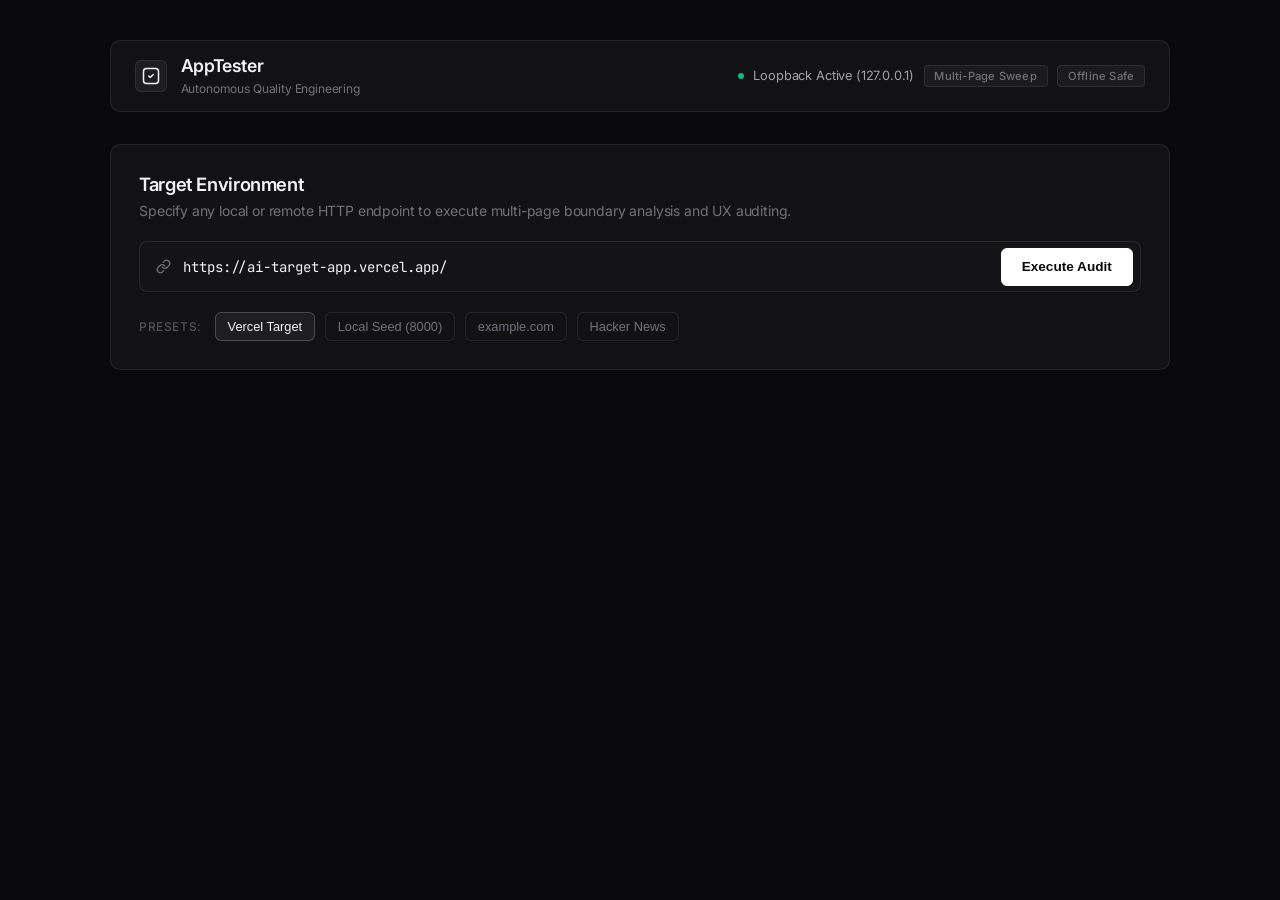
==== commit 352903c5: "feat: add test hypotheses tab, parallelize grounding gate, and fix step numbering" ====
--- a/gui/index.html
+++ b/gui/index.html
@@ -50,7 +50,7 @@
                                 <path d="M14 11a5 5 0 0 0-7.54-.54l-3 3a5 5 0 0 0 7.07 7.07l1.71-1.71"></path>
                             </svg>
                         </span>
-                        <input type="text" id="target-url-input" placeholder="e.g. http://127.0.0.1:8000 or https://example.com" value="http://127.0.0.1:8000" required spellcheck="false">
+                        <input type="text" id="target-url-input" placeholder="e.g. https://ai-target-app.vercel.app/ or http://127.0.0.1:8000" value="https://ai-target-app.vercel.app/" required spellcheck="false">
                         <button type="submit" id="start-audit-btn" class="btn-primary">
                             <span class="btn-text">Execute Audit</span>
                         </button>
@@ -60,7 +60,8 @@
                 <!-- Preset Quick Buttons -->
                 <div class="preset-row">
                     <span class="preset-label">Presets:</span>
-                    <button type="button" class="preset-chip active" data-url="http://127.0.0.1:8000">Seeded Target (8000)</button>
+                    <button type="button" class="preset-chip active" data-url="https://ai-target-app.vercel.app/">Vercel Target</button>
+                    <button type="button" class="preset-chip" data-url="http://127.0.0.1:8000">Local Seed (8000)</button>
                     <button type="button" class="preset-chip" data-url="https://example.com">example.com</button>
                     <button type="button" class="preset-chip" data-url="https://news.ycombinator.com">Hacker News</button>
                 </div>
@@ -241,6 +242,11 @@
                         <div class="metric-sub">Parallel multi-agent execution</div>
                     </div>
                     <div class="metric-card">
+                        <div class="metric-title">Test Hypotheses</div>
+                        <div class="metric-value" id="metric-hypotheses">0</div>
+                        <div class="metric-sub" id="metric-hypotheses-sub">LLM boundary actions</div>
+                    </div>
+                    <div class="metric-card">
                         <div class="metric-title">Hard Defects</div>
                         <div class="metric-value metric-danger" id="metric-bugs">0</div>
                         <div class="metric-sub">Verified runtime exceptions</div>
@@ -263,6 +269,9 @@
                         <button class="tab-btn active" data-tab="hard-bugs">
                             Hard Defects <span class="tab-count" id="count-bugs">0</span>
                         </button>
+                        <button class="tab-btn" data-tab="test-hypotheses">
+                            Test Hypotheses <span class="tab-count" id="count-hypotheses">0</span>
+                        </button>
                         <button class="tab-btn" data-tab="ux-improvements">
                             UX & Accessibility <span class="tab-count" id="count-ux">0</span>
                         </button>
@@ -271,9 +280,20 @@
                         </button>
                     </div>
 
-                    <!-- Tab Content: Hard Bugs -->
+                    <!-- Tab Content: Hard Defects -->
                     <div id="tab-hard-bugs" class="tab-pane active">
                         <div id="hard-bugs-list" class="cards-list"></div>
+                    </div>
+
+                    <!-- Tab Content: Test Hypotheses -->
+                    <div id="tab-test-hypotheses" class="tab-pane hidden">
+                        <div class="tab-pane-header">
+                            <p class="tab-pane-intro">
+                                Complete breakdown of adversarial test cases proposed by the LLM vs. browser execution outcome.
+                                Demonstrates the Grounding Gate validating whether edge cases trigger true runtime crashes or are handled safely.
+                            </p>
+                        </div>
+                        <div id="test-hypotheses-list" class="cards-list"></div>
                     </div>
 
                     <!-- Tab Content: UX Improvements -->
--- a/gui/style.css
+++ b/gui/style.css
@@ -484,7 +484,7 @@
 /* Metrics Grid */
 .metrics-grid {
     display: grid;
-    grid-template-columns: repeat(4, 1fr);
+    grid-template-columns: repeat(auto-fit, minmax(170px, 1fr));
     gap: 1rem;
     margin-bottom: 2rem;
 }
@@ -640,6 +640,49 @@
     background: var(--warning-bg);
     color: #fbbf24;
     border: 1px solid var(--warning-border);
+}
+
+.badge-success {
+    background: rgba(16, 185, 129, 0.1);
+    color: #34d399;
+    border: 1px solid rgba(16, 185, 129, 0.25);
+}
+
+.hypothesis-num {
+    font-family: var(--font-mono);
+    font-size: 0.75rem;
+    font-weight: 600;
+    color: var(--text-dim);
+}
+
+.report-card.hypothesis.passed {
+    border-left: 3px solid rgba(16, 185, 129, 0.6);
+}
+
+.report-card.hypothesis.failed {
+    border-left: 3px solid rgba(239, 68, 68, 0.7);
+}
+
+.benign-box {
+    font-size: 0.8rem;
+    padding: 0.65rem 0.9rem;
+    border-radius: var(--radius-sm);
+    background: rgba(16, 185, 129, 0.05);
+    border: 1px solid rgba(16, 185, 129, 0.15);
+    color: #34d399;
+    margin-top: 0.75rem;
+}
+
+.tab-pane-header {
+    margin-bottom: 1.25rem;
+    padding-bottom: 1rem;
+    border-bottom: 1px solid var(--panel-border);
+}
+
+.tab-pane-intro {
+    font-size: 0.825rem;
+    color: var(--text-muted);
+    line-height: 1.5;
 }
 
 /* Plain English Synthesis Container */
